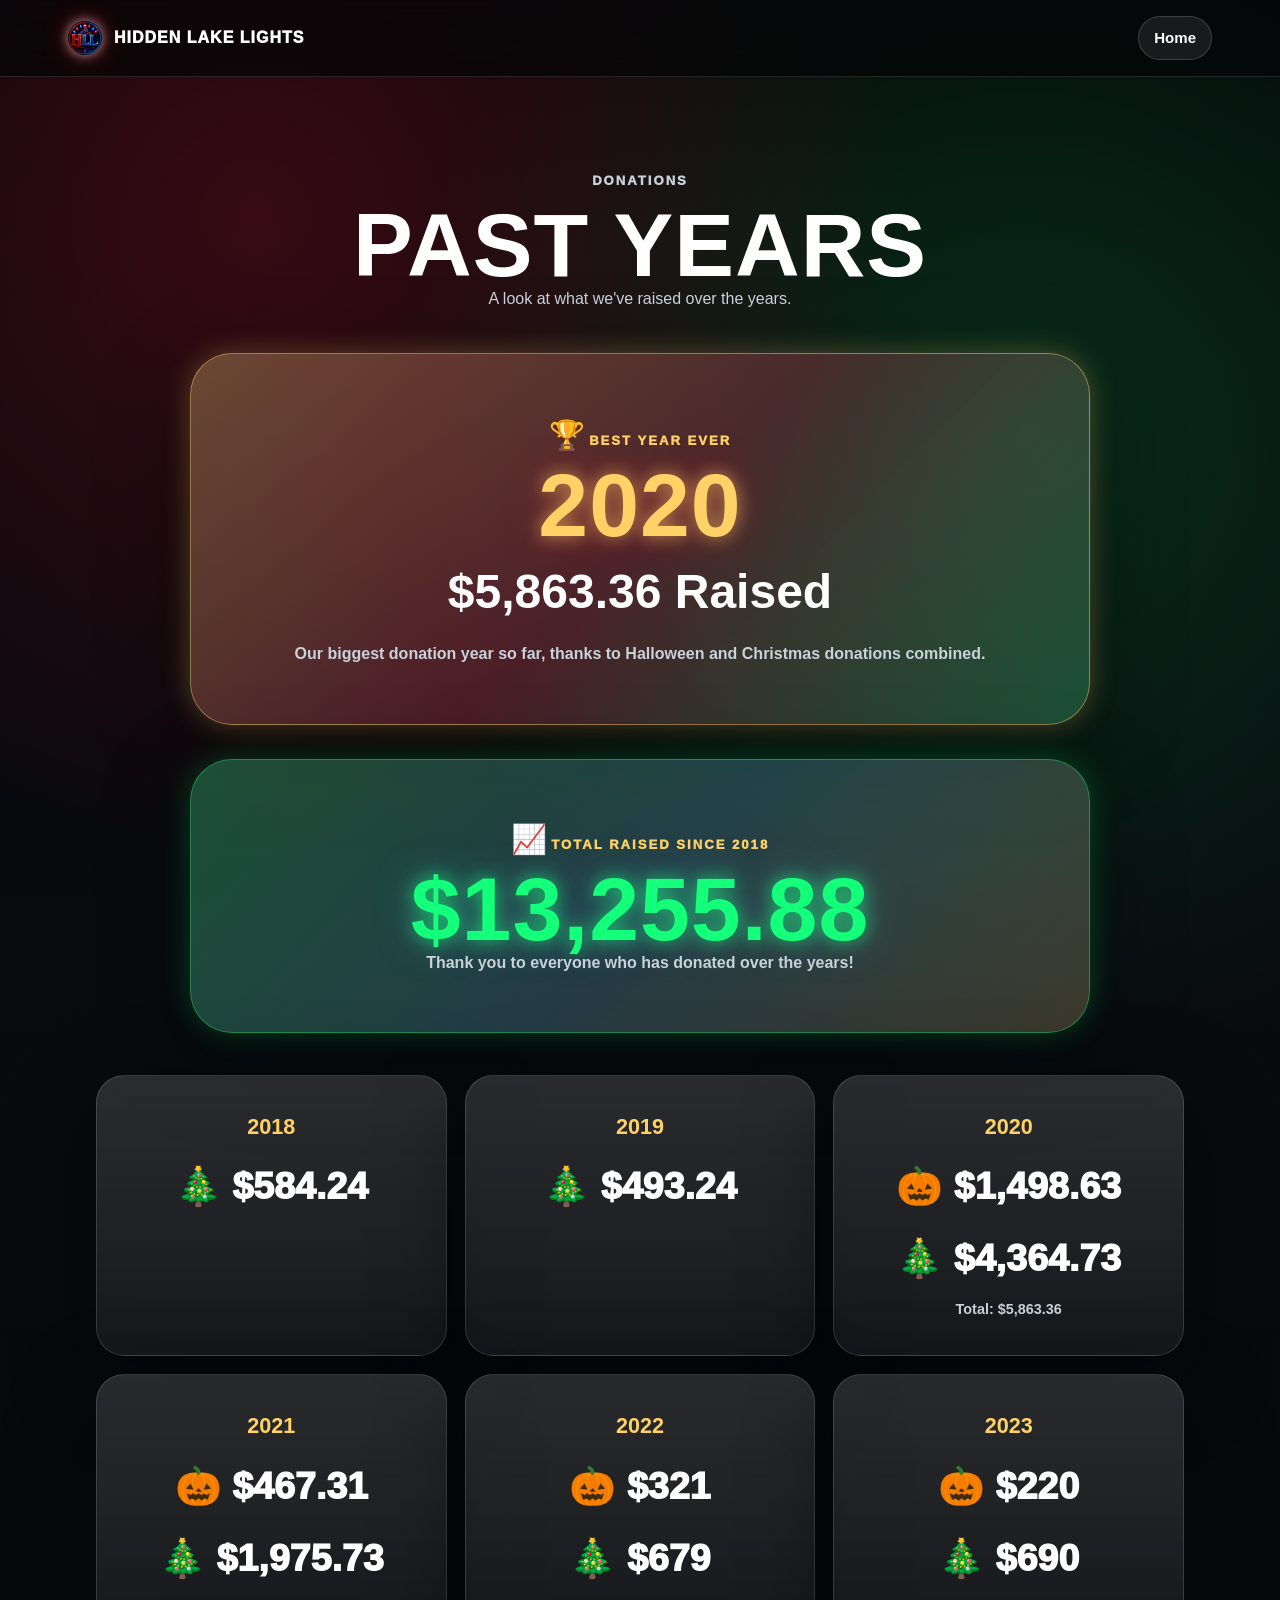
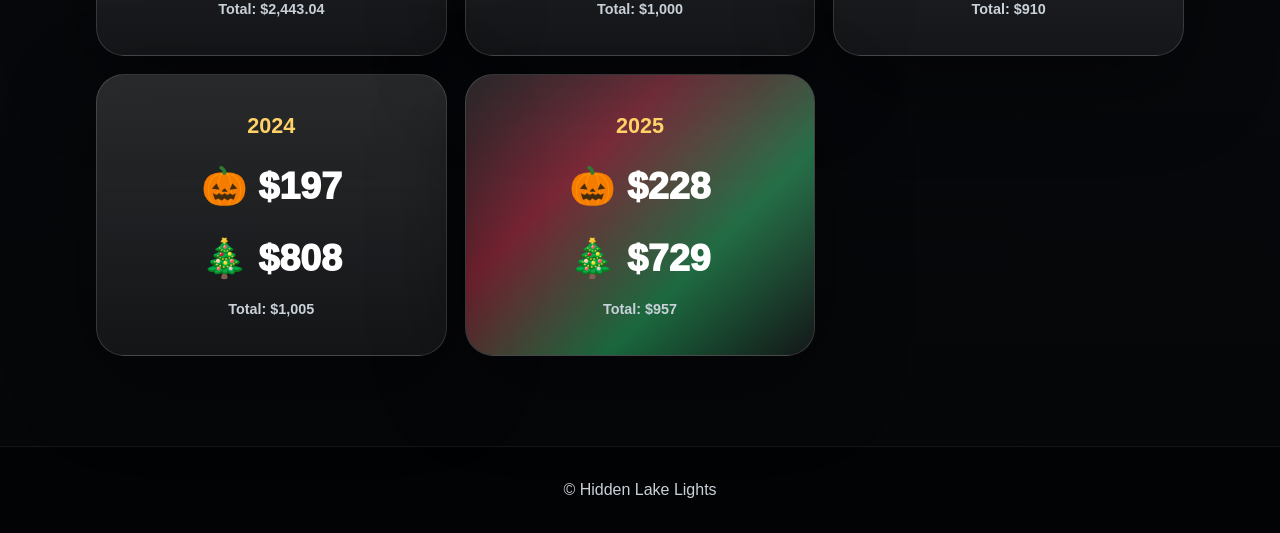
==== donation-history.html @ dd034d7a "Update donation-history.html" ====
<!DOCTYPE html>
<html lang="en">
<head>
  <meta charset="UTF-8" />
  <meta name="viewport" content="width=device-width, initial-scale=1.0"/>

  <title>Hidden Lake Lights | Donation History</title>

  <link rel="stylesheet" href="style.css" />
  <link rel="icon" type="image/png" href="images/favicon-blue.png">
</head>

<body>

  <header class="site-header">
    <nav class="nav">
      <a class="logo" href="index.html">
        <img src="images/favicon-green.png" class="logo-img">
        <span>Hidden Lake Lights</span>
      </a>

      <div class="nav-links">
        <a href="index.html">Home</a>
      </div>
    </nav>
  </header>

  <main class="section">
    <div class="section-heading">
      <p class="eyebrow">Donations</p>
      <h2>Past Years</h2>
      <p>A look at what we've raised over the years.</p>
    </div>

    <div class="best-year-card">
  <span class="stat-icon">🏆</span>
  <p class="eyebrow">Best Year Ever</p>
  <h2>2020</h2>
  <h3>$5,863.36 Raised</h3>
  <p>Our biggest donation year so far, thanks to Halloween and Christmas donations combined.</p>
</div>

    <div class="total-raised-card">
  <span class="stat-icon">📈</span>
  <p class="eyebrow">Total Raised Since 2018</p>
  <h2>$13,255.88</h2>
  <p>Thank you to everyone who has donated over the years!</p>
</div>
    
    <div class="schedule-grid">

  <div class="schedule-card">
    <h3>2018</h3>
    <p>🎄 $584.24</p>
  </div>

  <div class="schedule-card">
    <h3>2019</h3>
    <p>🎄 $493.24</p>
  </div>

  <div class="schedule-card">
    <h3>2020</h3>
    <p>🎃 $1,498.63</p>
    <p>🎄 $4,364.73</p>
    <small>Total: $5,863.36</small>
  </div>

  <div class="schedule-card">
    <h3>2021</h3>
    <p>🎃 $467.31</p>
    <p>🎄 $1,975.73</p>
    <small>Total: $2,443.04</small>
  </div>

  <div class="schedule-card">
    <h3>2022</h3>
    <p>🎃 $321</p>
    <p>🎄 $679</p>
    <small>Total: $1,000</small>
  </div>

  <div class="schedule-card">
    <h3>2023</h3>
    <p>🎃 $220</p>
    <p>🎄 $690</p>
    <small>Total: $910</small>
  </div>

  <div class="schedule-card">
    <h3>2024</h3>
    <p>🎃 $197</p>
    <p>🎄 $808</p>
    <small>Total: $1,005</small>
  </div>

  <div class="schedule-card featured">
    <h3>2025</h3>
    <p>🎃 $228</p>
    <p>🎄 $729</p>
    <small>Total: $957</small>
  </div>

</div>
  </main>

  <footer>
    <p>© <span id="year"></span> Hidden Lake Lights</p>
  </footer>

  <script src="script.js"></script>
</body>
</html>
---- style.css ----
/* =====================================================
  HIDDEN LAKE LIGHTS WEBSITE
  FULL STYLE.CSS
===================================================== */

:root {
  --red: #ff173d;
  --deep-red: #9b0018;
  --green: #14ff7a;
  --deep-green: #007a3d;
  --gold: #ffd166;
  --blue: #4cc9f0;
  --dark: #050608;
  --dark-2: #0b0f14;
  --panel: rgba(255, 255, 255, 0.08);
  --panel-strong: rgba(255, 255, 255, 0.13);
  --white: #ffffff;
  --muted: #c9d1d9;
  --shadow: 0 24px 90px rgba(0, 0, 0, 0.45);
  --radius: 28px;
}

/* ===== RESET ===== */
* {
  margin: 0;
  padding: 0;
  box-sizing: border-box;
}

html {
  scroll-behavior: smooth;
  scroll-padding-top: 90px;
}

body {
  font-family: "Inter", Arial, Helvetica, sans-serif;
  background:
    radial-gradient(circle at 20% 10%, rgba(255, 23, 61, 0.2), transparent 30%),
    radial-gradient(circle at 80% 20%, rgba(20, 255, 122, 0.15), transparent 32%),
    linear-gradient(180deg, #050608 0%, #090b0f 45%, #050608 100%);
  color: var(--white);
  line-height: 1.6;
  overflow-x: hidden;
}

a {
  color: inherit;
  text-decoration: none;
}

strong {
  color: var(--gold);
}

/* ===== BACKGROUND EFFECTS ===== */
.background-glow {
  position: fixed;
  inset: 0;
  z-index: -3;
  pointer-events: none;
  background:
    radial-gradient(circle at 12% 20%, rgba(255, 23, 61, 0.22), transparent 24%),
    radial-gradient(circle at 85% 18%, rgba(20, 255, 122, 0.18), transparent 24%),
    radial-gradient(circle at 50% 90%, rgba(76, 201, 240, 0.14), transparent 30%);
  filter: blur(8px);
}

.snow {
  position: fixed;
  inset: 0;
  z-index: -2;
  pointer-events: none;
  opacity: 0.25;
  background-image:
    radial-gradient(circle, white 0 1px, transparent 1.5px),
    radial-gradient(circle, var(--gold) 0 1px, transparent 1.5px),
    radial-gradient(circle, var(--green) 0 1px, transparent 1.5px),
    radial-gradient(circle, var(--red) 0 1px, transparent 1.5px);
  background-size: 120px 120px, 180px 180px, 240px 240px, 300px 300px;
  animation: drift 18s linear infinite;
}

@keyframes drift {
  from {
    background-position: 0 0, 30px 60px, 80px 20px, 140px 80px;
  }

  to {
    background-position: 0 420px, 30px 500px, 80px 460px, 140px 540px;
  }
}

/* ===== TOP BAR ===== */
.top-bar {
  position: relative;
  z-index: 2000;
  background: linear-gradient(90deg, var(--deep-red), var(--red), var(--green), var(--deep-green));
  background-size: 300% 100%;
  animation: gradientMove 6s ease-in-out infinite;
  text-align: center;
  padding: 10px 16px;
  font-weight: 900;
  letter-spacing: 0.4px;
  box-shadow: 0 8px 30px rgba(255, 23, 61, 0.2);
}

@keyframes gradientMove {
  0%, 100% {
    background-position: left;
  }

  50% {
    background-position: right;
  }
}

.pulse-dot {
  display: inline-block;
  width: 10px;
  height: 10px;
  margin-right: 8px;
  border-radius: 50%;
  background: var(--gold);
  box-shadow: 0 0 18px var(--gold);
  animation: pulse 1.4s infinite;
}

@keyframes pulse {
  0%, 100% {
    transform: scale(1);
    opacity: 1;
  }

  50% {
    transform: scale(1.45);
    opacity: 0.65;
  }
}

/* ===== NAVBAR ===== */
.site-header {
  position: sticky;
  top: 0;
  z-index: 1500;
  background: rgba(5, 6, 8, 0.74);
  backdrop-filter: blur(18px);
  border-bottom: 1px solid rgba(255, 255, 255, 0.12);
}

.nav {
  max-width: 1180px;
  margin: 0 auto;
  padding: 16px 18px;
  display: flex;
  justify-content: space-between;
  align-items: center;
}

.logo {
  display: inline-flex;
  align-items: center;
  gap: 12px;
  font-weight: 950;
  text-transform: uppercase;
  letter-spacing: 1px;
}

.logo-bulb {
  width: 34px;
  height: 34px;
  border-radius: 50%;
  background:
    radial-gradient(circle at 30% 25%, white, var(--gold) 18%, var(--red) 45%, var(--green) 78%);
  box-shadow:
    0 0 12px var(--gold),
    0 0 30px rgba(20, 255, 122, 0.5);
}

.nav-links {
  display: flex;
  gap: 14px;
  font-weight: 800;
  font-size: 0.94rem;
}

.nav-links a {
  position: relative;
  display: inline-flex;
  align-items: center;
  justify-content: center;
  padding: 9px 15px;
  border-radius: 999px;
  background: rgba(255, 255, 255, 0.08);
  border: 1px solid rgba(255, 255, 255, 0.16);
  color: white;
  font-weight: 900;
  overflow: visible;
  transition: 0.25s ease;
}

.nav-links a::after {
  display: none;
}

.nav-links a:hover {
  color: white;
  transform: translateY(-2px) scale(1.04);
  background: linear-gradient(135deg, rgba(255, 23, 61, 0.85), rgba(20, 255, 122, 0.75));
  box-shadow:
    0 0 14px rgba(255, 23, 61, 0.55),
    0 0 24px rgba(20, 255, 122, 0.35);
}

.menu-btn {
  display: none;
  background: rgba(255, 255, 255, 0.08);
  color: white;
  border: 1px solid rgba(255,255,255,0.28);
  padding: 8px 13px;
  border-radius: 12px;
  font-size: 1.25rem;
  cursor: pointer;
}

/* ===== HALLOWEEN NAV BUTTON ===== */
.halloween-btn {
  position: relative;
  isolation: isolate;
  background: linear-gradient(135deg, #ff6a00, #7a0000) !important;
  border: 1px solid rgba(255, 106, 0, 0.9) !important;
  color: #fff !important;
  text-shadow:
    0 0 8px #ff6a00,
    0 0 18px #ff0000;
  box-shadow:
    0 0 12px rgba(255, 106, 0, 0.85),
    0 0 26px rgba(255, 0, 0, 0.55);
  animation: halloweenPulse 1.25s infinite ease-in-out;
}

.halloween-btn::before {
  content: "";
  position: absolute;
  left: 18%;
  bottom: -12px;
  width: 8px;
  height: 18px;
  background: #8b0000;
  border-radius: 0 0 999px 999px;
  box-shadow:
    26px 5px 0 #b00000,
    55px -3px 0 #700000,
    82px 7px 0 #a00000;
  z-index: -1;
  animation: bloodDrip 1.6s infinite ease-in-out;
}

.halloween-btn::after {
  content: "";
  position: absolute;
  left: 31%;
  bottom: -22px;
  width: 7px;
  height: 7px;
  background: #b00000;
  border-radius: 50%;
  box-shadow:
    42px 6px 0 #7a0000,
    74px -2px 0 #b00000;
  z-index: -1;
  animation: bloodDrops 1.6s infinite ease-in-out;
}

@keyframes halloweenPulse {
  0%, 100% {
    transform: scale(1);
    box-shadow:
      0 0 10px rgba(255, 106, 0, 0.8),
      0 0 24px rgba(255, 0, 0, 0.45);
  }

  50% {
    transform: scale(1.07);
    box-shadow:
      0 0 20px rgba(255, 106, 0, 1),
      0 0 42px rgba(255, 0, 0, 0.8);
  }
}

@keyframes bloodDrip {
  0%, 100% {
    height: 14px;
    opacity: 0.85;
  }

  50% {
    height: 24px;
    opacity: 1;
  }
}

@keyframes bloodDrops {
  0%, 100% {
    transform: translateY(0);
    opacity: 0.65;
  }

  50% {
    transform: translateY(6px);
    opacity: 1;
  }
}

/* ===== MAIN HERO ===== */
.hero {
  position: relative;
  min-height: 92vh;
  display: grid;
  place-items: center;
  text-align: center;
  overflow: hidden;
  isolation: isolate;
  padding: 90px 20px 120px;
  background:
    linear-gradient(rgba(0, 0, 0, 0.42), rgba(0, 0, 0, 0.78)),
    url("images/2025-Christmas-1.JPEG") center/cover no-repeat;
  clip-path: polygon(0 0, 100% 0, 100% 91%, 0 100%);
}

.hero-overlay {
  position: absolute;
  inset: 0;
  z-index: -1;
  background:
    radial-gradient(circle at 25% 35%, rgba(255, 23, 61, 0.5), transparent 32%),
    radial-gradient(circle at 78% 42%, rgba(20, 255, 122, 0.35), transparent 30%),
    linear-gradient(120deg, rgba(5, 6, 8, 0.92) 0%, transparent 52%, rgba(5, 6, 8, 0.72) 100%);
}

.hero-content {
  max-width: 1000px;
}

.eyebrow {
  display: inline-flex;
  align-items: center;
  justify-content: center;
  color: var(--gold);
  text-transform: uppercase;
  letter-spacing: 2px;
  font-size: 0.82rem;
  font-weight: 950;
  margin-bottom: 14px;
}

.hero h1 {
  font-family: "Bebas Neue", Arial, sans-serif;
  font-size: clamp(4.4rem, 13vw, 12rem);
  line-height: 0.82;
  letter-spacing: 1px;
  text-transform: uppercase;
  text-shadow:
    0 0 12px rgba(255, 255, 255, 0.32),
    0 0 34px rgba(255, 23, 61, 0.45),
    0 0 60px rgba(20, 255, 122, 0.25);
}

.hero-text {
  max-width: 780px;
  margin: 24px auto 0;
  color: #ecf3f7;
  font-size: clamp(1.05rem, 2vw, 1.35rem);
}

.hero-buttons {
  margin-top: 34px;
  display: flex;
  justify-content: center;
  gap: 14px;
  flex-wrap: wrap;
}

.button {
  display: inline-flex;
  align-items: center;
  justify-content: center;
  min-height: 48px;
  padding: 13px 24px;
  border-radius: 999px;
  font-weight: 950;
  transition: 0.25s ease;
}

.button.primary {
  background: linear-gradient(135deg, var(--red), var(--green));
  box-shadow:
    0 15px 35px rgba(255, 23, 61, 0.25),
    0 0 25px rgba(20, 255, 122, 0.16);
}

.button.glass {
  border: 1px solid rgba(255,255,255,0.35);
  background: rgba(255,255,255,0.09);
  backdrop-filter: blur(12px);
}

.button:hover {
  transform: translateY(-3px) scale(1.02);
  filter: brightness(1.12);
}

.light-string {
  position: absolute;
  top: 24px;
  left: 50%;
  width: min(980px, 92vw);
  display: flex;
  justify-content: space-between;
  transform: translateX(-50%);
  z-index: 2;
  pointer-events: none;
}

.light-string::before {
  content: "";
  position: absolute;
  top: 8px;
  left: 0;
  right: 0;
  height: 2px;
  background: rgba(255,255,255,0.35);
}

.light-string span {
  position: relative;
  width: 16px;
  height: 26px;
  margin-top: 8px;
  border-radius: 50% 50% 45% 45%;
  background: var(--red);
  box-shadow: 0 0 18px var(--red), 0 0 36px var(--red);
  animation: bulbBlink 1.8s infinite;
}

.light-string span:nth-child(2n) {
  background: var(--green);
  box-shadow: 0 0 18px var(--green), 0 0 36px var(--green);
  animation-delay: 0.35s;
}

.light-string span:nth-child(3n) {
  background: var(--gold);
  box-shadow: 0 0 18px var(--gold), 0 0 36px var(--gold);
  animation-delay: 0.65s;
}

@keyframes bulbBlink {
  0%, 100% {
    opacity: 1;
    filter: brightness(1.2);
  }

  50% {
    opacity: 0.45;
    filter: brightness(0.7);
  }
}

.scroll-cue {
  position: absolute;
  bottom: 170px;
  color: rgba(255,255,255,0.72);
  font-size: 0.78rem;
  text-transform: uppercase;
  letter-spacing: 2px;
  animation: bounce 1.4s infinite;
}

@keyframes bounce {
  0%, 100% {
    transform: translateY(0);
  }

  50% {
    transform: translateY(8px);
  }
}

/* ===== STATS ===== */
.stats-wrap {
  width: min(1120px, calc(100% - 32px));
  margin: -84px auto 80px;
  position: relative;
  z-index: 10;
  display: grid;
  grid-template-columns: repeat(4, 1fr);
  gap: 16px;
}

.stat-card {
  padding: 26px 20px;
  text-align: center;
  border-radius: var(--radius);
  background: linear-gradient(180deg, rgba(255,255,255,0.17), rgba(255,255,255,0.07));
  border: 1px solid rgba(255,255,255,0.18);
  box-shadow: var(--shadow);
  backdrop-filter: blur(18px);
}

.stat-icon {
  font-size: 1.8rem;
}

.stat-card h3 {
  margin-top: 8px;
  color: var(--gold);
  font-size: clamp(1.7rem, 3vw, 2.5rem);
  line-height: 1;
}

.stat-card p {
  color: var(--muted);
  font-weight: 700;
  margin-top: 6px;
}

/* ===== GENERAL SECTIONS ===== */
.section,
.split-section,
.donation-section {
  width: min(1120px, calc(100% - 32px));
  margin: 0 auto;
  padding: 90px 0;
}

.section-heading {
  text-align: center;
  max-width: 820px;
  margin: 0 auto 42px;
}

h2 {
  font-family: "Bebas Neue", Arial, sans-serif;
  font-size: clamp(3rem, 7vw, 6.6rem);
  line-height: 0.9;
  letter-spacing: 1px;
  text-transform: uppercase;
}

.section-heading p,
.split-text p,
.donation-card p,
.feature p,
.contact-card p {
  color: var(--muted);
}

/* ===== ABOUT ===== */
.split-section {
  display: grid;
  grid-template-columns: 1fr 1fr;
  gap: 42px;
  align-items: center;
}

.split-text {
  padding: 34px;
  border-radius: var(--radius);
  background: rgba(255,255,255,0.055);
  border: 1px solid rgba(255,255,255,0.1);
}

.feature-list {
  display: grid;
  gap: 15px;
  margin-top: 26px;
}

.feature {
  display: flex;
  gap: 14px;
  padding: 16px;
  border-radius: 20px;
  background: rgba(255,255,255,0.07);
  border: 1px solid rgba(255,255,255,0.08);
}

.feature span {
  width: 42px;
  height: 42px;
  flex: 0 0 42px;
  display: grid;
  place-items: center;
  border-radius: 50%;
  background: linear-gradient(135deg, rgba(255,23,61,0.9), rgba(20,255,122,0.9));
}

.feature h4 {
  font-size: 1.05rem;
  margin-bottom: 2px;
}

.diagonal-photo {
  min-height: 540px;
  border-radius: 38px;
  background-size: cover;
  background-position: center;
  border: 1px solid rgba(255,255,255,0.14);
  box-shadow: var(--shadow);
  clip-path: polygon(10% 0, 100% 7%, 90% 100%, 0 93%);
}

.about-photo {
  background-image:
    linear-gradient(rgba(0,0,0,0.1), rgba(0,0,0,0.34)),
    url("images/about-us-hll.jpg");
}

/* ===== PANELS ===== */
.dark-panel {
  width: 100%;
  max-width: none;
  padding: 110px 16px;
  background:
    linear-gradient(135deg, rgba(255, 23, 61, 0.13), transparent 32%),
    linear-gradient(225deg, rgba(20, 255, 122, 0.12), transparent 32%),
    rgba(255,255,255,0.035);
  border-top: 1px solid rgba(255,255,255,0.08);
  border-bottom: 1px solid rgba(255,255,255,0.08);
}

/* ===== SCHEDULE ===== */
.schedule-grid {
  width: min(1120px, calc(100% - 32px));
  margin: 0 auto;
  display: grid;
  grid-template-columns: repeat(3, 1fr);
  gap: 18px;
}

.schedule-card {
  position: relative;
  padding: 34px 24px;
  text-align: center;
  border-radius: var(--radius);
  background: linear-gradient(180deg, rgba(255,255,255,0.14), rgba(255,255,255,0.06));
  border: 1px solid rgba(255,255,255,0.14);
  box-shadow: var(--shadow);
  overflow: hidden;
}

.schedule-card::before {
  content: "";
  position: absolute;
  inset: -2px;
  z-index: -1;
  background: linear-gradient(135deg, transparent, rgba(255,23,61,0.4), rgba(20,255,122,0.35), transparent);
  opacity: 0;
  transition: 0.25s ease;
}

.schedule-card:hover::before,
.schedule-card.featured::before {
  opacity: 1;
}

.schedule-card h3 {
  color: var(--gold);
  font-size: 1.35rem;
}

.schedule-card p {
  margin-top: 12px;
  font-size: clamp(1.6rem, 3vw, 2.35rem);
  font-weight: 950;
}

.tag {
  display: inline-flex;
  margin-bottom: 14px;
  padding: 6px 12px;
  border-radius: 999px;
  background: rgba(255, 209, 102, 0.18);
  color: var(--gold);
  font-size: 0.75rem;
  font-weight: 950;
  text-transform: uppercase;
}

/* ===== DONATION ===== */
.donation-card {
  position: relative;
  padding: clamp(38px, 7vw, 76px);
  text-align: center;
  border-radius: 42px;
  background:
    linear-gradient(135deg, rgba(155,0,24,0.88), rgba(0,122,61,0.82)),
    url("images/Christmas-2023_edited.png") center/cover no-repeat;
  box-shadow:
    0 30px 90px rgba(0,0,0,0.52),
    0 0 55px rgba(255,23,61,0.18);
  overflow: hidden;
}

.donation-card::after {
  content: "";
  position: absolute;
  inset: 0;
  background:
    radial-gradient(circle at 25% 20%, rgba(255,255,255,0.18), transparent 26%),
    radial-gradient(circle at 78% 70%, rgba(255,209,102,0.16), transparent 28%);
  pointer-events: none;
}

.donation-card > * {
  position: relative;
  z-index: 1;
}

.donation-card h2 {
  max-width: 900px;
  margin: 0 auto 18px;
}

.donation-card p {
  max-width: 760px;
  margin: 0 auto 28px;
  color: #f3f3f3;
}

/* ===== GALLERY ===== */
.gallery-grid {
  display: grid;
  grid-template-columns: 1.15fr 0.85fr 1fr;
  grid-auto-rows: 260px;
  gap: 18px;
}

.gallery-photo {
  position: relative;
  border-radius: 30px;
  background-size: cover;
  background-position: center;
  border: 1px solid rgba(255,255,255,0.12);
  box-shadow: var(--shadow);
  overflow: hidden;
  transition: 0.3s ease;
}

.gallery-photo::after {
  content: "";
  position: absolute;
  inset: 0;
  background: linear-gradient(180deg, transparent 35%, rgba(0,0,0,0.72));
}

.gallery-photo span {
  position: absolute;
  left: 20px;
  bottom: 18px;
  z-index: 1;
  font-weight: 950;
  color: white;
}

.gallery-photo:hover {
  transform: translateY(-6px) scale(1.01);
  filter: brightness(1.1);
}

.photo-one {
  grid-row: span 2;
  background-image: url("images/2025-Christmas-1.JPEG");
}

.photo-two {
  background-image: url("images/2025-happy-new-year.jpg");
}

.photo-three {
  background-image: url("images/2025-christmas-2.JPG");
}

.photo-four {
  grid-column: span 2;
  background-image: url("images/2020-christmas-1.jpg");
}

/* ===== CONTACT ===== */
.contact-section {
  padding-top: 40px;
}

.contact-grid {
  display: grid;
  grid-template-columns: repeat(3, 1fr);
  gap: 18px;
}

.contact-card {
  display: block;
  padding: 30px 22px;
  text-align: center;
  border-radius: var(--radius);
  background: var(--panel);
  border: 1px solid rgba(255,255,255,0.13);
  box-shadow: var(--shadow);
  transition: 0.25s ease;
}

.contact-card span {
  font-size: 2.2rem;
}

.contact-card h3 {
  color: var(--gold);
  margin: 10px 0 4px;
}

.contact-card:hover {
  transform: translateY(-5px);
  background: var(--panel-strong);
}

footer {
  padding: 30px 16px;
  text-align: center;
  color: var(--muted);
  background: #020304;
  border-top: 1px solid rgba(255,255,255,0.08);
}

/* ===== REVEAL ANIMATION ===== */
.reveal {
  opacity: 0;
  transform: translateY(24px);
  transition: opacity 0.75s ease, transform 0.75s ease;
}

.reveal.visible {
  opacity: 1;
  transform: translateY(0);
}

/* =====================================================
  HALLOWEEN PAGE
===================================================== */

body:has(.halloween-hero) {
  background:
    radial-gradient(circle at 20% 15%, rgba(255, 106, 0, 0.22), transparent 28%),
    radial-gradient(circle at 80% 25%, rgba(120, 0, 0, 0.22), transparent 30%),
    linear-gradient(180deg, #050000, #110000 45%, #020000);
}

/* ===== HALLOWEEN NAVBAR ===== */
.halloween-header {
  background: rgba(10, 0, 0, 0.9);
  border-bottom: 1px solid rgba(255, 106, 0, 0.35);
}

.halloween-bulb {
  background:
    radial-gradient(circle at 30% 25%, white, #ffb347 18%, #ff6a00 45%, #7a0000 78%);
  box-shadow:
    0 0 12px #ff6a00,
    0 0 30px rgba(255, 0, 0, 0.7);
}

.halloween-nav-links a {
  background: rgba(255, 106, 0, 0.12);
  border: 1px solid rgba(255, 106, 0, 0.35);
}

.halloween-nav-links a:hover {
  background: linear-gradient(135deg, #ff6a00, #7a0000);
  box-shadow:
    0 0 14px rgba(255, 106, 0, 0.75),
    0 0 26px rgba(255, 0, 0, 0.45);
}

.christmas-btn {
  background: linear-gradient(135deg, #ff173d, #14ff7a) !important;
  border: 1px solid rgba(255, 255, 255, 0.35) !important;
  color: white !important;
  box-shadow:
    0 0 14px rgba(255, 23, 61, 0.55),
    0 0 24px rgba(20, 255, 122, 0.45);
  animation: christmasPulse 1.6s infinite ease-in-out;
}

@keyframes christmasPulse {
  0%, 100% {
    box-shadow:
      0 0 10px rgba(255, 23, 61, 0.5),
      0 0 20px rgba(20, 255, 122, 0.35);
  }

  50% {
    box-shadow:
      0 0 22px rgba(255, 23, 61, 0.9),
      0 0 42px rgba(20, 255, 122, 0.75);
  }
}

/* ===== HALLOWEEN HERO ===== */
.halloween-hero {
  min-height: 92vh;
  padding: 130px 20px 160px;
  display: flex;
  align-items: center;
  justify-content: center;
  text-align: center;
  background:
    linear-gradient(rgba(0, 0, 0, 0.58), rgba(0, 0, 0, 0.92)),
    url("images/halloween-1.jpg") center/cover no-repeat;
  position: relative;
  overflow: hidden;
  isolation: isolate;
  clip-path: none;
}

.halloween-hero::before {
  content: "";
  position: absolute;
  inset: 0;
  z-index: -2;
  background:
    radial-gradient(circle at 22% 34%, rgba(255, 106, 0, 0.5), transparent 28%),
    radial-gradient(circle at 75% 38%, rgba(140, 0, 0, 0.55), transparent 34%),
    linear-gradient(120deg, rgba(0,0,0,0.95), transparent 48%, rgba(0,0,0,0.75));
  animation: hauntedGlow 4s infinite alternate;
}

.halloween-hero::after {
  content: "";
  position: absolute;
  inset: 0;
  z-index: -1;
  background:
    radial-gradient(circle at 20% 80%, rgba(255,255,255,0.12), transparent 25%),
    radial-gradient(circle at 50% 75%, rgba(255,255,255,0.1), transparent 28%),
    radial-gradient(circle at 80% 85%, rgba(255,255,255,0.12), transparent 25%);
  filter: blur(22px);
  opacity: 0.35;
  animation: fogMove 12s linear infinite;
}

.halloween-hero > div:not(.lightning):not(.bats):not(.pumpkin-row) {
  position: relative;
  z-index: 5;
  max-width: 1000px;
  width: 100%;
  margin: 0 auto;
  display: flex;
  flex-direction: column;
  align-items: center;
  justify-content: center;
  text-align: center;
}

/* smaller top pumpkin so title centers better */
.halloween-hero h1 {
  font-family: "Bebas Neue", Arial, sans-serif;
  font-size: clamp(4.8rem, 12vw, 12rem);
  line-height: 0.82;
  color: #ff6a00;
  text-transform: uppercase;
  letter-spacing: 2px;
  text-align: center;
  text-shadow:
    0 0 10px #ff6a00,
    0 0 28px #ff0000,
    0 0 60px #7a0000,
    5px 5px 0 #1a0000;
  animation: spookyTitle 2.8s infinite;
}

.halloween-hero p {
  margin-top: 24px;
  font-size: clamp(1.05rem, 2vw, 1.45rem);
  color: #ffe0c2;
  font-weight: 900;
  text-align: center;
  text-shadow:
    0 0 10px rgba(255, 106, 0, 0.8),
    0 0 22px rgba(0, 0, 0, 1);
}

@keyframes fogMove {
  0% {
    transform: translateX(-4%) translateY(1%);
  }

  50% {
    transform: translateX(4%) translateY(-2%);
  }

  100% {
    transform: translateX(-4%) translateY(1%);
  }
}

@keyframes hauntedGlow {
  0% {
    opacity: 0.75;
    filter: brightness(0.9);
  }

  50% {
    opacity: 1;
    filter: brightness(1.25);
  }

  100% {
    opacity: 0.82;
    filter: brightness(0.95);
  }
}

@keyframes spookyTitle {
  0%, 100% {
    transform: translateX(0);
    filter: brightness(1);
  }

  10% {
    transform: translateX(-2px);
  }

  12% {
    transform: translateX(2px);
    filter: brightness(1.45);
  }

  14% {
    transform: translateX(0);
  }

  60% {
    filter: brightness(0.85);
  }

  62% {
    filter: brightness(1.6);
  }
}

/* ===== HALLOWEEN EFFECTS ===== */
.lightning {
  position: absolute !important;
  inset: 0;
  z-index: 4;
  pointer-events: none;
  background: rgba(255, 255, 255, 0.45);
  opacity: 0;
  animation: lightningFlash 7s infinite;
}

@keyframes lightningFlash {
  0%, 88%, 100% {
    opacity: 0;
  }

  89% {
    opacity: 0.65;
  }

  90% {
    opacity: 0;
  }

  91% {
    opacity: 0.35;
  }

  92% {
    opacity: 0;
  }
}

.bats {
  position: absolute !important;
  inset: 0;
  z-index: 4;
  pointer-events: none;
  overflow: hidden;
}

.bat {
  position: absolute;
  left: -80px;
  font-size: 2rem;
  opacity: 0.75;
  filter: drop-shadow(0 0 8px black);
  animation: flyBat 12s linear infinite;
}

.bat:nth-child(1) {
  top: 22%;
  animation-delay: 0s;
}

.bat:nth-child(2) {
  top: 34%;
  animation-delay: 3s;
  font-size: 1.4rem;
}

.bat:nth-child(3) {
  top: 18%;
  animation-delay: 6s;
  font-size: 2.4rem;
}

@keyframes flyBat {
  0% {
    transform: translateX(-100px) translateY(0) scale(1);
  }

  30% {
    transform: translateX(35vw) translateY(-25px) scale(1.15);
  }

  60% {
    transform: translateX(70vw) translateY(18px) scale(0.9);
  }

  100% {
    transform: translateX(110vw) translateY(-10px) scale(1.1);
  }
}

.pumpkin-row {
  position: absolute !important;
  left: 50%;
  bottom: 70px;
  z-index: 5;
  transform: translateX(-50%);
  display: flex;
  gap: 26px;
  pointer-events: none;
}

.pumpkin {
  font-size: clamp(2rem, 5vw, 4rem);
  filter:
    drop-shadow(0 0 10px #ff6a00)
    drop-shadow(0 0 26px #ff0000);
  animation: pumpkinGlow 1.8s infinite alternate;
}

.pumpkin:nth-child(2) {
  animation-delay: 0.4s;
}

.pumpkin:nth-child(3) {
  animation-delay: 0.8s;
}

@keyframes pumpkinGlow {
  from {
    transform: translateY(0) scale(1);
    filter:
      drop-shadow(0 0 8px #ff6a00)
      drop-shadow(0 0 18px #ff0000);
  }

  to {
    transform: translateY(-8px) scale(1.08);
    filter:
      drop-shadow(0 0 18px #ff6a00)
      drop-shadow(0 0 38px #ff0000);
  }
}

/* ===== HALLOWEEN SCHEDULE ===== */
.halloween-schedule {
  background:
    radial-gradient(circle at 20% 20%, rgba(255, 106, 0, 0.25), transparent 30%),
    radial-gradient(circle at 80% 60%, rgba(120, 0, 0, 0.3), transparent 35%),
    #050000;
  position: relative;
  overflow: hidden;
}

.halloween-schedule .section-heading .eyebrow,
.halloween-gallery-section .eyebrow,
.halloween-contact-section .eyebrow {
  color: #ff6a00;
}

.halloween-schedule .schedule-card {
  background: linear-gradient(
    180deg,
    rgba(255, 106, 0, 0.18),
    rgba(120, 0, 0, 0.15)
  );
  border: 1px solid rgba(255, 106, 0, 0.4);
  box-shadow:
    0 0 18px rgba(255, 106, 0, 0.25),
    0 0 40px rgba(120, 0, 0, 0.3);
}

.halloween-schedule .schedule-card::before {
  display: none;
}

.halloween-schedule .schedule-card h3 {
  color: #ff6a00;
}

.halloween-schedule .schedule-card p {
  color: #fff;
}

.halloween-schedule .schedule-card.featured {
  background: linear-gradient(
    135deg,
    rgba(255, 106, 0, 0.35),
    rgba(120, 0, 0, 0.3)
  );
  box-shadow:
    0 0 25px rgba(255, 106, 0, 0.5),
    0 0 60px rgba(120, 0, 0, 0.4);
}

/* ===== HALLOWEEN GALLERY ===== */
.halloween-gallery-section {
  background:
    radial-gradient(circle at center, rgba(255, 106, 0, 0.12), transparent 35%),
    #070000;
  position: relative;
  overflow: hidden;
}

.halloween-photo-one {
  grid-row: span 2;
  background-image: url("images/2025-halloween-1.jpg");
}

.halloween-photo-two {
  background-image: url("images/halloween-2.jpeg");
}

.halloween-photo-three {
  background-image: url("images/halloween-3.jpeg");
}

.halloween-photo-four {
  grid-column: span 2;
  background-image: url("images/halloween-1.jpg");
}

/* ===== HALLOWEEN CONTACT ===== */
.halloween-contact-section {
  background:
    radial-gradient(circle at center, rgba(255, 106, 0, 0.12), transparent 35%),
    #050000;
}

/* ===== SPOOKY HOVER ===== */
.halloween-schedule .schedule-card:hover,
.halloween-gallery-section .gallery-photo:hover,
.halloween-contact-section .contact-card:hover {
  transform: translateY(-8px) scale(1.03);
  box-shadow:
    0 0 24px rgba(255, 106, 0, 0.45),
    0 0 55px rgba(160, 0, 0, 0.42);
}

/* ===== MOBILE ===== */
@media (max-width: 900px) {
  .menu-btn {
    display: block;
  }

  .nav-links {
    display: none;
    position: absolute;
    top: 74px;
    left: 16px;
    right: 16px;
    flex-direction: column;
    gap: 16px;
    padding: 18px;
    border-radius: 20px;
    background: rgba(5, 6, 8, 0.97);
    border: 1px solid rgba(255,255,255,0.14);
    box-shadow: var(--shadow);
  }

  .nav-links.active {
    display: flex;
  }

  .hero {
    min-height: 86vh;
    clip-path: polygon(0 0, 100% 0, 100% 95%, 0 100%);
  }

  .light-string {
    top: 18px;
  }

  .stats-wrap,
  .split-section,
  .schedule-grid,
  .contact-grid {
    grid-template-columns: 1fr;
  }

  .stats-wrap {
    margin-top: 24px;
  }

  .split-section {
    padding-top: 40px;
  }

  .diagonal-photo {
    min-height: 340px;
  }

  .gallery-grid {
    grid-template-columns: 1fr;
    grid-auto-rows: 280px;
  }

  .photo-one,
  .photo-four,
  .halloween-photo-one,
  .halloween-photo-four {
    grid-row: auto;
    grid-column: auto;
  }

  .halloween-hero {
    min-height: 86vh;
    padding: 110px 18px 150px;
  }

  .pumpkin-row {
    bottom: 48px;
    gap: 14px;
  }

  .bat {
    font-size: 1.5rem;
  }
}

@media (max-width: 520px) {
  .top-bar {
    font-size: 0.85rem;
  }

  .hero h1 {
    font-size: 4.2rem;
  }

  .hero-text {
    font-size: 1rem;
  }

  .section,
  .split-section,
  .donation-section {
    padding: 64px 0;
  }

  .split-text {
    padding: 22px;
  }

  .halloween-hero h1 {
    font-size: 4.4rem;
  }
  /* ===== CONTACT ICON LOGOS ===== */
.contact-card i {
  font-size: 2.4rem;
}

/* Facebook blue */
.contact-card i.fa-facebook {
  color: #1877f2;
  text-shadow: 0 0 10px rgba(24, 119, 242, 0.6);
}

/* YouTube red */
.contact-card i.fa-youtube {
  color: #ff0000;
  text-shadow: 0 0 12px rgba(255, 0, 0, 0.7);
}

/* Email */
.contact-card i.fa-envelope {
  color: #ffd166;
}
}
/* =====================================================
  CONTACT ICON UPGRADE (INSANE MODE)
===================================================== */

.contact-card {
  position: relative;
  overflow: hidden;
}

/* ICON BASE */
.contact-card i {
  font-size: 2.5rem;
  transition: 0.3s ease;
}

/* FACEBOOK */
.contact-card i.fa-facebook {
  color: #1877f2;
  text-shadow:
    0 0 10px rgba(24, 119, 242, 0.6),
    0 0 25px rgba(24, 119, 242, 0.4);
}

/* YOUTUBE */
.contact-card i.fa-youtube {
  color: #ff0000;
  text-shadow:
    0 0 12px rgba(255, 0, 0, 0.7),
    0 0 30px rgba(255, 0, 0, 0.5);
}

/* EMAIL */
.contact-card i.fa-envelope {
  color: #ffd166;
  text-shadow:
    0 0 10px rgba(255, 209, 102, 0.6),
    0 0 25px rgba(255, 209, 102, 0.4);
}

/* ===== LIGHT GLOW PULSE ===== */
.contact-card::before {
  content: "";
  position: absolute;
  inset: -2px;
  border-radius: inherit;

  background: linear-gradient(
    135deg,
    rgba(255, 23, 61, 0.6),
    rgba(20, 255, 122, 0.6),
    rgba(255, 209, 102, 0.6)
  );

  opacity: 0;
  filter: blur(18px);
  transition: 0.3s ease;
  z-index: 0;
}

/* ===== HOVER EFFECT ===== */
.contact-card:hover {
  transform: translateY(-8px) scale(1.04);
}

.contact-card:hover::before {
  opacity: 1;
}

.contact-card:hover i {
  transform: scale(1.25) rotate(-3deg);
  filter: brightness(1.3);
}

/* ===== SUBTLE FLOAT ANIMATION ===== */
.contact-card {
  animation: floatCard 6s ease-in-out infinite;
}

.contact-card:nth-child(2) {
  animation-delay: 1.5s;
}

.contact-card:nth-child(3) {
  animation-delay: 3s;
}

@keyframes floatCard {
  0%, 100% {
    transform: translateY(0);
  }

  50% {
    transform: translateY(-6px);
  }
}
/* ===== LOGO IMAGE ===== */
.logo-img {
  width: 34px;
  height: 34px;
  object-fit: contain;
  border-radius: 50%;

  filter: drop-shadow(0 0 6px rgba(255,255,255,0.6))
          drop-shadow(0 0 12px rgba(255,0,0,0.4));
}
/* ===== HALLOWEEN CONTACT FIX ===== */

.halloween-contact-section .contact-card::before {
  background: linear-gradient(135deg,
    rgba(255, 106, 0, 0.7),   /* orange */
    rgba(120, 0, 0, 0.7),     /* dark red */
    rgba(255, 0, 0, 0.6)      /* blood red */
  );
}

.halloween-contact-section .contact-card:hover {
  transform: translateY(-8px) scale(1.04);
  background: rgba(255, 106, 0, 0.15);
  box-shadow:
    0 0 20px rgba(255, 106, 0, 0.6),
    0 0 40px rgba(120, 0, 0, 0.5),
    0 0 80px rgba(255, 0, 0, 0.4);
}
/* ===== DONATION STATS CARDS ===== */
.donation-stats-wrap {
  width: min(1120px, calc(100% - 32px));
  margin: -40px auto 80px;
  position: relative;
  z-index: 10;

  display: grid;
  grid-template-columns: repeat(4, 1fr);
  gap: 16px;
}

.donation-stat-card {
  padding: 26px 20px;
  text-align: center;
  border-radius: var(--radius);

  background: linear-gradient(
    180deg,
    rgba(255,255,255,0.17),
    rgba(255,255,255,0.07)
  );

  border: 1px solid rgba(255,255,255,0.18);
  box-shadow: var(--shadow);
  backdrop-filter: blur(18px);

  transition: 0.25s ease;
}

.donation-stat-card:hover {
  transform: translateY(-6px) scale(1.02);
  box-shadow:
    0 0 20px rgba(255, 23, 61, 0.35),
    0 0 40px rgba(20, 255, 122, 0.25);
}

.donation-stat-card h3 {
  margin-top: 8px;
  color: var(--gold);
  font-size: clamp(1.5rem, 3vw, 2.4rem);
  line-height: 1;
}

.donation-stat-card p {
  color: var(--muted);
  font-weight: 700;
  margin-top: 8px;
}

/* Mobile */
@media (max-width: 900px) {
  .donation-stats-wrap {
    grid-template-columns: 1fr;
    margin-top: 24px;
  }
}
/* =====================================================
  #6 PARALLAX SCROLL FEEL
===================================================== */

.hero,
.halloween-hero {
  background-attachment: fixed;
}

/* Mobile fix: fixed backgrounds can be glitchy on phones */
@media (max-width: 900px) {
  .hero,
  .halloween-hero {
    background-attachment: scroll;
  }
}

/* =====================================================
  #7 EXTRA HALLOWEEN SPOOKY EFFECTS
===================================================== */

/* random ghost drift */
/* ===== MULTIPLE FLOATING GHOSTS ===== */
.halloween-ghost {
  position: fixed;
  left: -90px;
  z-index: 3000;
  font-size: 3rem;
  pointer-events: none;
  opacity: 0;
  filter:
    drop-shadow(0 0 12px rgba(255,255,255,0.85))
    drop-shadow(0 0 28px rgba(255,106,0,0.45));
  animation: ghostDrift 18s infinite ease-in-out;
}

.ghost-one {
  top: 68%;
  animation-delay: 0s;
}

.ghost-two {
  top: 42%;
  font-size: 2.4rem;
  animation-delay: 6s;
}

.ghost-three {
  top: 78%;
  font-size: 3.4rem;
  animation-delay: 12s;
}

@keyframes ghostDrift {
  0%, 70% {
    transform: translateX(-140px) translateY(0) rotate(0deg);
    opacity: 0;
  }

  75% {
    opacity: 0.9;
  }

  88% {
    transform: translateX(55vw) translateY(-70px) rotate(6deg);
    opacity: 0.75;
  }

  100% {
    transform: translateX(115vw) translateY(-20px) rotate(-5deg);
    opacity: 0;
  }
}

/* spooky text flicker on Halloween headings */
.halloween-gallery-section h2,
.halloween-schedule h2,
.halloween-contact-section h2 {
  animation: halloweenHeadingFlicker 5s infinite;
}

@keyframes halloweenHeadingFlicker {
  0%, 100% {
    filter: brightness(1);
    text-shadow: 0 0 18px rgba(255,106,0,0.45);
  }

  48% {
    filter: brightness(0.85);
  }

  50% {
    filter: brightness(1.55);
    text-shadow:
      0 0 14px rgba(255,106,0,0.9),
      0 0 34px rgba(255,0,0,0.65);
  }

  52% {
    filter: brightness(0.9);
  }
}

/* extra haunted glow on Halloween cards */
.halloween-gallery-section .gallery-photo::before {
  content: "";
  position: absolute;
  inset: 0;
  z-index: 1;
  background:
    radial-gradient(circle at 30% 20%, rgba(255,106,0,0.22), transparent 28%),
    radial-gradient(circle at 70% 80%, rgba(120,0,0,0.25), transparent 30%);
  opacity: 0;
  transition: 0.35s ease;
  pointer-events: none;
}

.halloween-gallery-section .gallery-photo:hover::before {
  opacity: 1;
}
/* ===== HALLOWEEN TOP BAR ===== */
.halloween-top-bar {
  position: relative;
  z-index: 2000;
  background: linear-gradient(90deg, #1a001f, #ff6a00, #7a0000, #3b0066);
  background-size: 300% 100%;
  animation: halloweenGradientMove 6s ease-in-out infinite;
  text-align: center;
  padding: 10px 16px;
  font-weight: 900;
  letter-spacing: 0.4px;
  color: white;
  box-shadow:
    0 8px 30px rgba(255, 106, 0, 0.25),
    0 0 24px rgba(120, 0, 0, 0.35);
}

.halloween-pulse-dot {
  display: inline-block;
  width: 10px;
  height: 10px;
  margin-right: 8px;
  border-radius: 50%;
  background: #ff6a00;
  box-shadow:
    0 0 12px #ff6a00,
    0 0 24px #7a0000;
  animation: halloweenPulseDot 1.4s infinite;
}

@keyframes halloweenGradientMove {
  0%, 100% {
    background-position: left;
  }

  50% {
    background-position: right;
  }
}

@keyframes halloweenPulseDot {
  0%, 100% {
    transform: scale(1);
    opacity: 1;
  }

  50% {
    transform: scale(1.45);
    opacity: 0.65;
  }
}
.donation-buttons {
  display: flex;
  justify-content: center;
  gap: 14px;
  flex-wrap: wrap;
  margin-top: 20px;
}
.schedule-card small {
  display: block;
  margin-top: 10px;
  font-size: 0.9rem;
  color: var(--muted);
  font-weight: 700;
}
.best-year-card {
  width: min(900px, calc(100% - 32px));
  margin: 0 auto 34px;
  padding: clamp(32px, 6vw, 58px);
  text-align: center;
  border-radius: 42px;
  background:
    linear-gradient(135deg, rgba(255, 209, 102, 0.24), rgba(255, 23, 61, 0.18), rgba(20, 255, 122, 0.16)),
    rgba(255,255,255,0.08);
  border: 1px solid rgba(255, 209, 102, 0.45);
  box-shadow:
    0 0 28px rgba(255, 209, 102, 0.28),
    0 24px 90px rgba(0,0,0,0.45);
}

.best-year-card h2 {
  color: var(--gold);
  text-shadow:
    0 0 18px rgba(255, 209, 102, 0.65),
    0 0 40px rgba(255, 23, 61, 0.35);
}

.best-year-card h3 {
  font-size: clamp(1.7rem, 4vw, 3rem);
  margin: 8px 0 10px;
}

.best-year-card p:last-child {
  color: var(--muted);
  font-weight: 700;
}
.total-raised-card {
  width: min(900px, calc(100% - 32px));
  margin: 0 auto 42px;
  padding: clamp(30px, 6vw, 56px);
  text-align: center;
  border-radius: 42px;
  background:
    linear-gradient(135deg, rgba(20, 255, 122, 0.22), rgba(76, 201, 240, 0.18), rgba(255, 209, 102, 0.14)),
    rgba(255,255,255,0.08);
  border: 1px solid rgba(20, 255, 122, 0.38);
  box-shadow:
    0 0 30px rgba(20, 255, 122, 0.22),
    0 24px 90px rgba(0,0,0,0.45);
}

.total-raised-card h2 {
  color: var(--green);
  text-shadow:
    0 0 18px rgba(20, 255, 122, 0.7),
    0 0 42px rgba(76, 201, 240, 0.35);
}

.total-raised-card p:last-child {
  color: var(--muted);
  font-weight: 700;
}
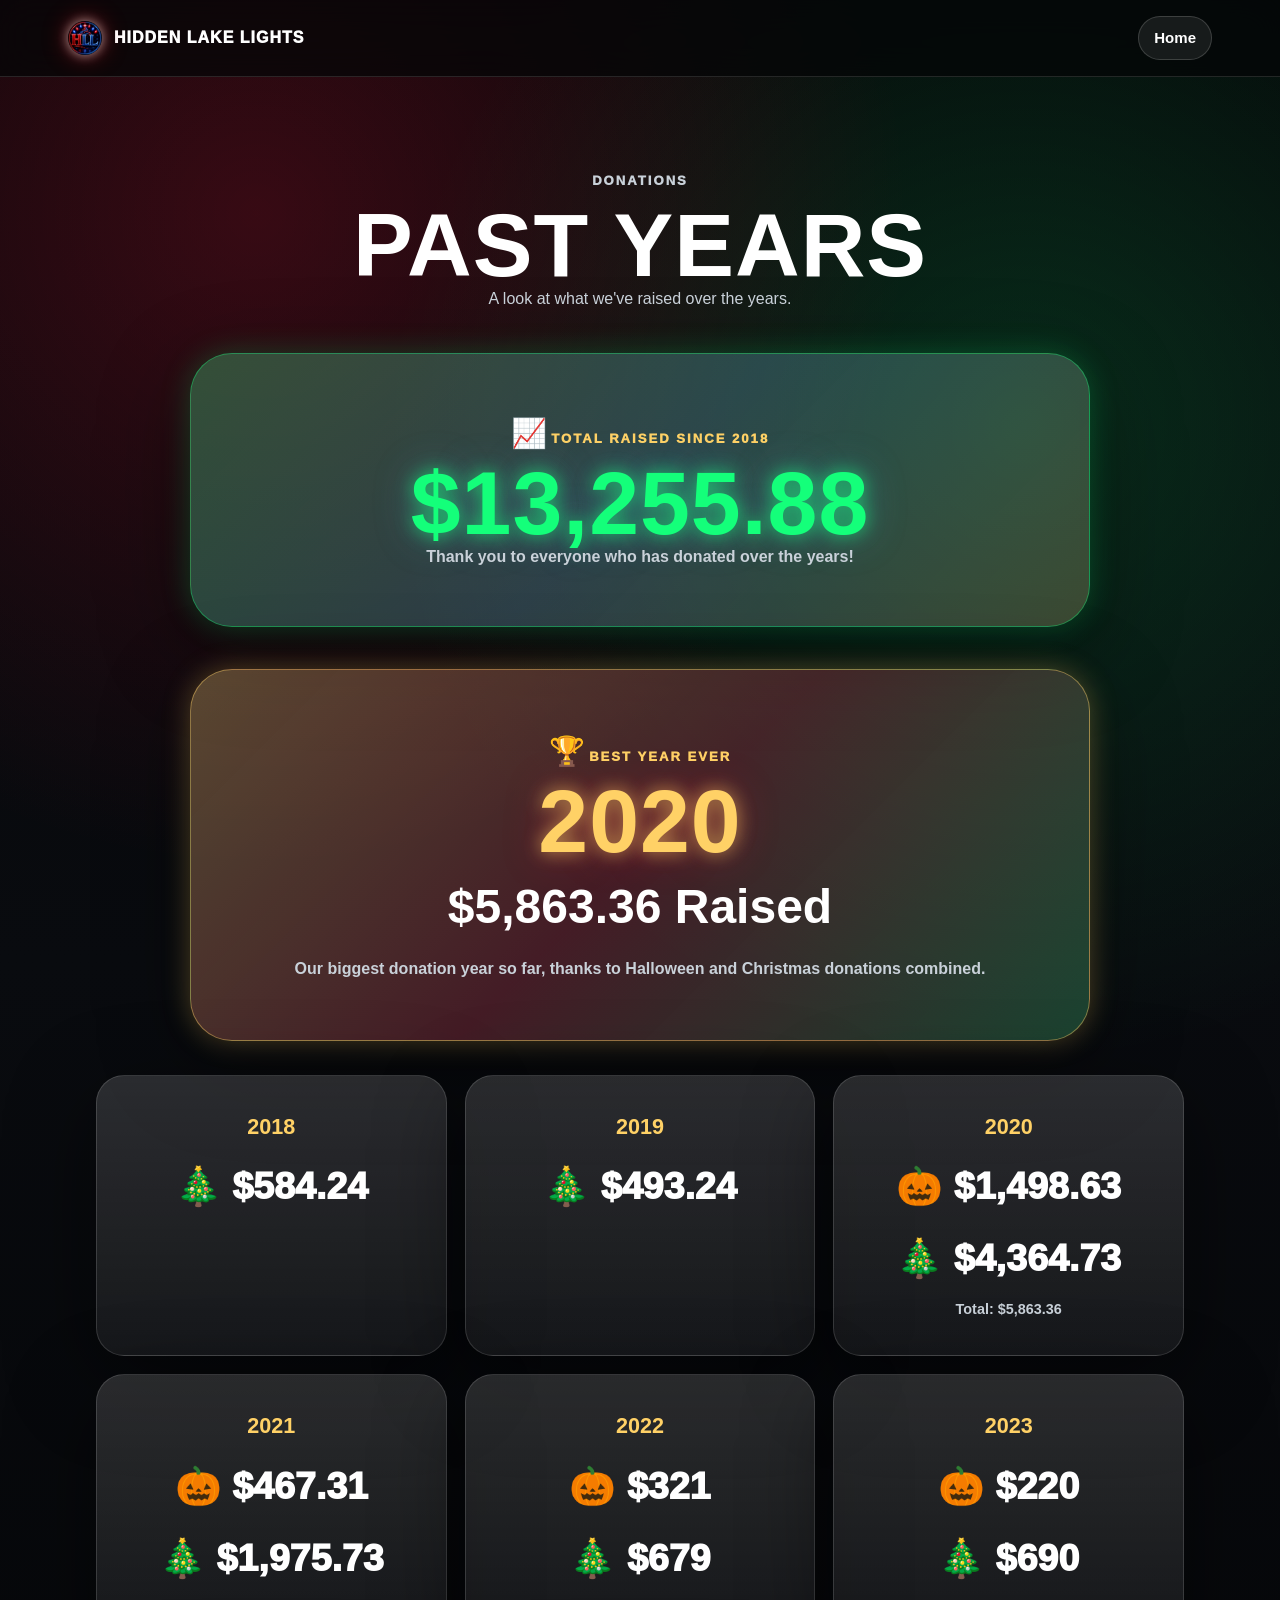
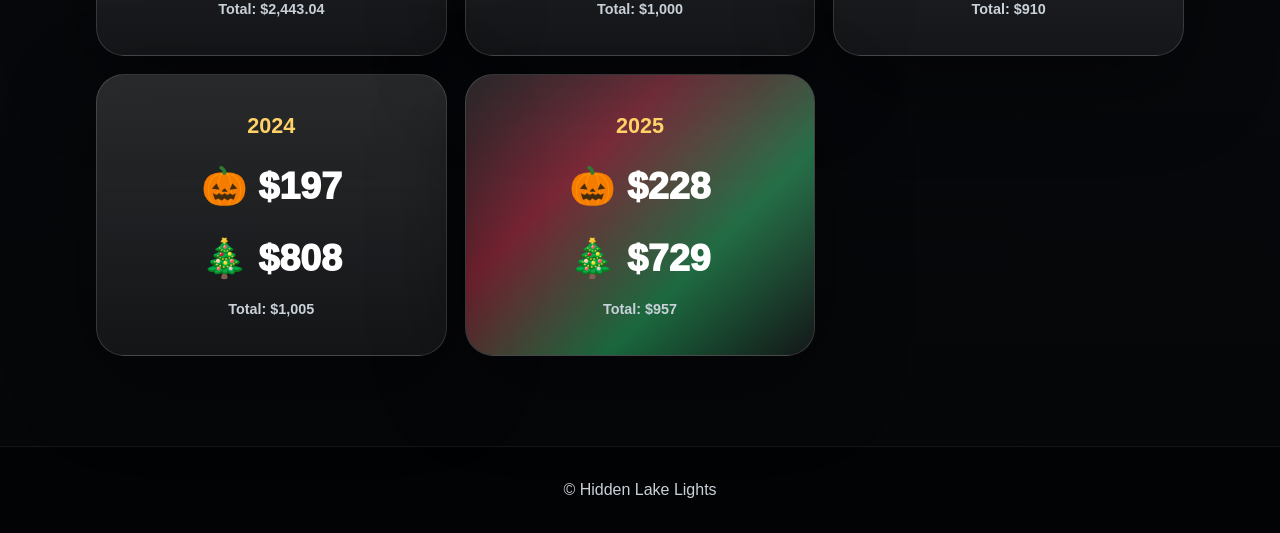
==== commit b030c60c: "Update donation-history.html" ====
--- a/donation-history.html
+++ b/donation-history.html
@@ -32,19 +32,19 @@
       <p>A look at what we've raised over the years.</p>
     </div>
 
-    <div class="best-year-card">
+   <div class="total-raised-card">
+  <span class="stat-icon">📈</span>
+  <p class="eyebrow">Total Raised Since 2018</p>
+  <h2>$13,255.88</h2>
+  <p>Thank you to everyone who has donated over the years!</p>
+</div>
+
+<div class="best-year-card">
   <span class="stat-icon">🏆</span>
   <p class="eyebrow">Best Year Ever</p>
   <h2>2020</h2>
   <h3>$5,863.36 Raised</h3>
   <p>Our biggest donation year so far, thanks to Halloween and Christmas donations combined.</p>
-</div>
-
-    <div class="total-raised-card">
-  <span class="stat-icon">📈</span>
-  <p class="eyebrow">Total Raised Since 2018</p>
-  <h2>$13,255.88</h2>
-  <p>Thank you to everyone who has donated over the years!</p>
 </div>
     
     <div class="schedule-grid">
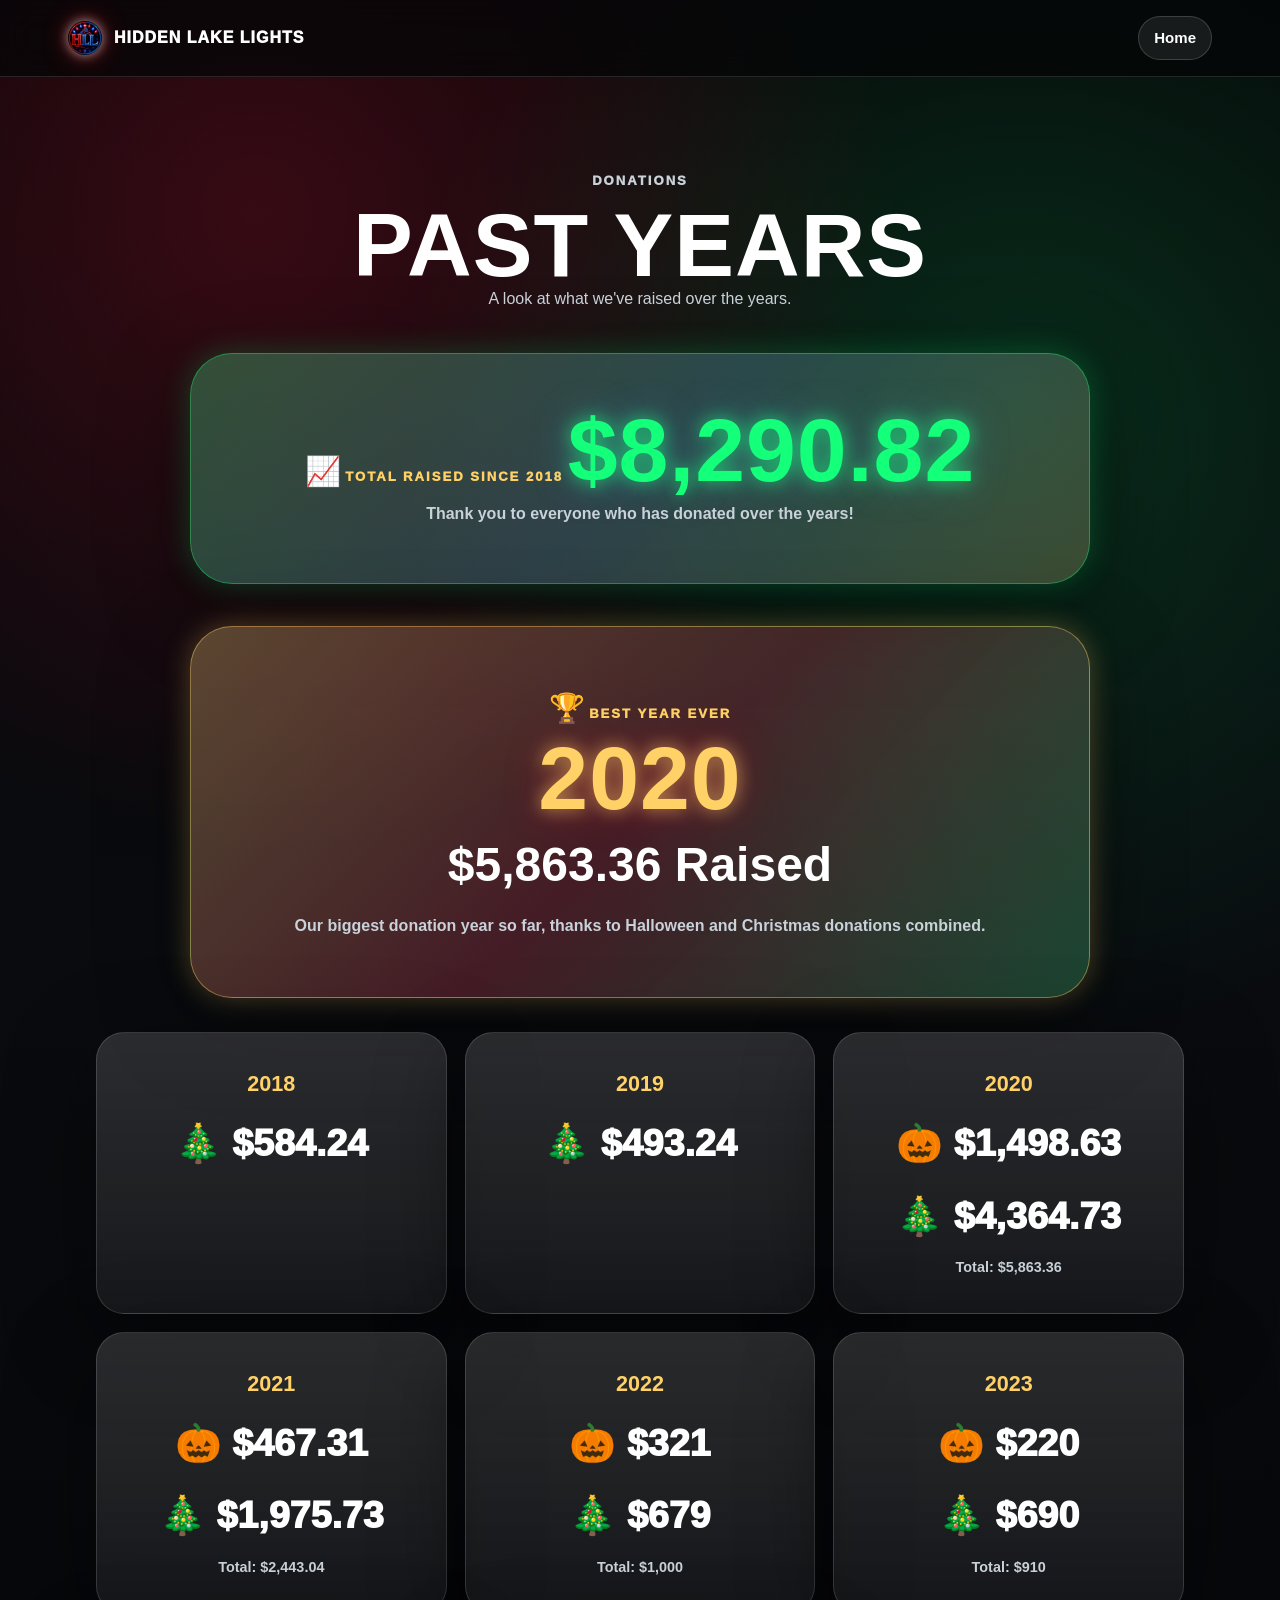
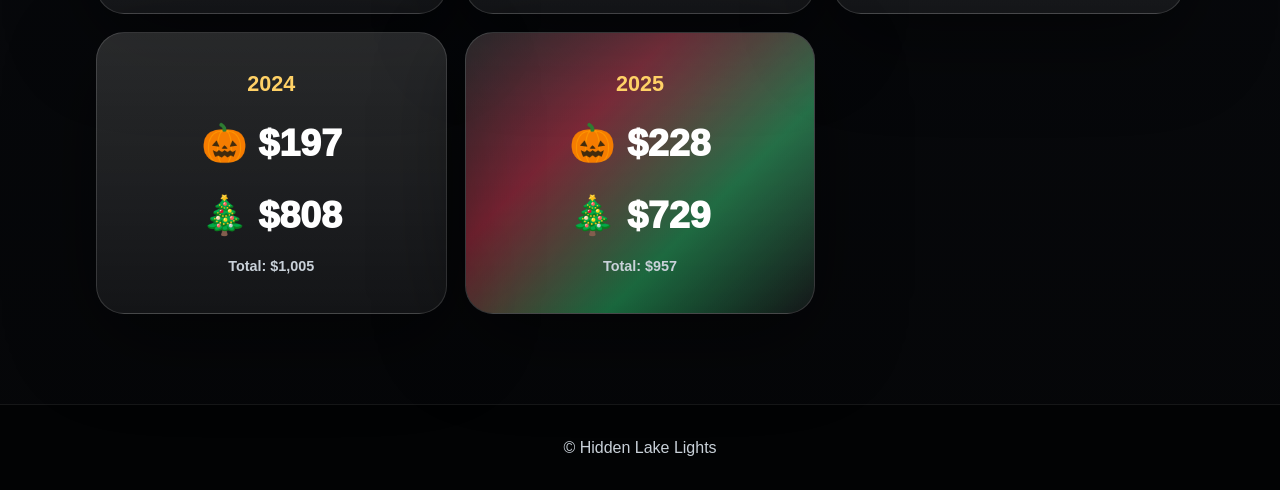
==== commit 15c879c6: "Update donation-history.html" ====
--- a/donation-history.html
+++ b/donation-history.html
@@ -35,7 +35,7 @@
    <div class="total-raised-card">
   <span class="stat-icon">📈</span>
   <p class="eyebrow">Total Raised Since 2018</p>
-  <h2>$13,255.88</h2>
+  <h2 class="count-up" data-target="13255.88">$0</h2>
   <p>Thank you to everyone who has donated over the years!</p>
 </div>
 
@@ -109,5 +109,43 @@
   </footer>
 
   <script src="script.js"></script>
+  <script>
+  const counters = document.querySelectorAll(".count-up");
+
+  const countUp = (counter) => {
+    const target = Number(counter.dataset.target);
+    const duration = 1800;
+    const startTime = performance.now();
+
+    const update = (currentTime) => {
+      const progress = Math.min((currentTime - startTime) / duration, 1);
+      const value = target * progress;
+
+      counter.textContent = value.toLocaleString("en-US", {
+        style: "currency",
+        currency: "USD",
+        minimumFractionDigits: 2,
+        maximumFractionDigits: 2
+      });
+
+      if (progress < 1) {
+        requestAnimationFrame(update);
+      }
+    };
+
+    requestAnimationFrame(update);
+  };
+
+  const observer = new IntersectionObserver((entries) => {
+    entries.forEach(entry => {
+      if (entry.isIntersecting && !entry.target.dataset.counted) {
+        entry.target.dataset.counted = "true";
+        countUp(entry.target);
+      }
+    });
+  }, { threshold: 0.5 });
+
+  counters.forEach(counter => observer.observe(counter));
+</script>
 </body>
 </html>
--- a/style.css
+++ b/style.css
@@ -1820,3 +1820,6 @@
   color: var(--muted);
   font-weight: 700;
 }
+.count-up {
+  display: inline-block;
+}
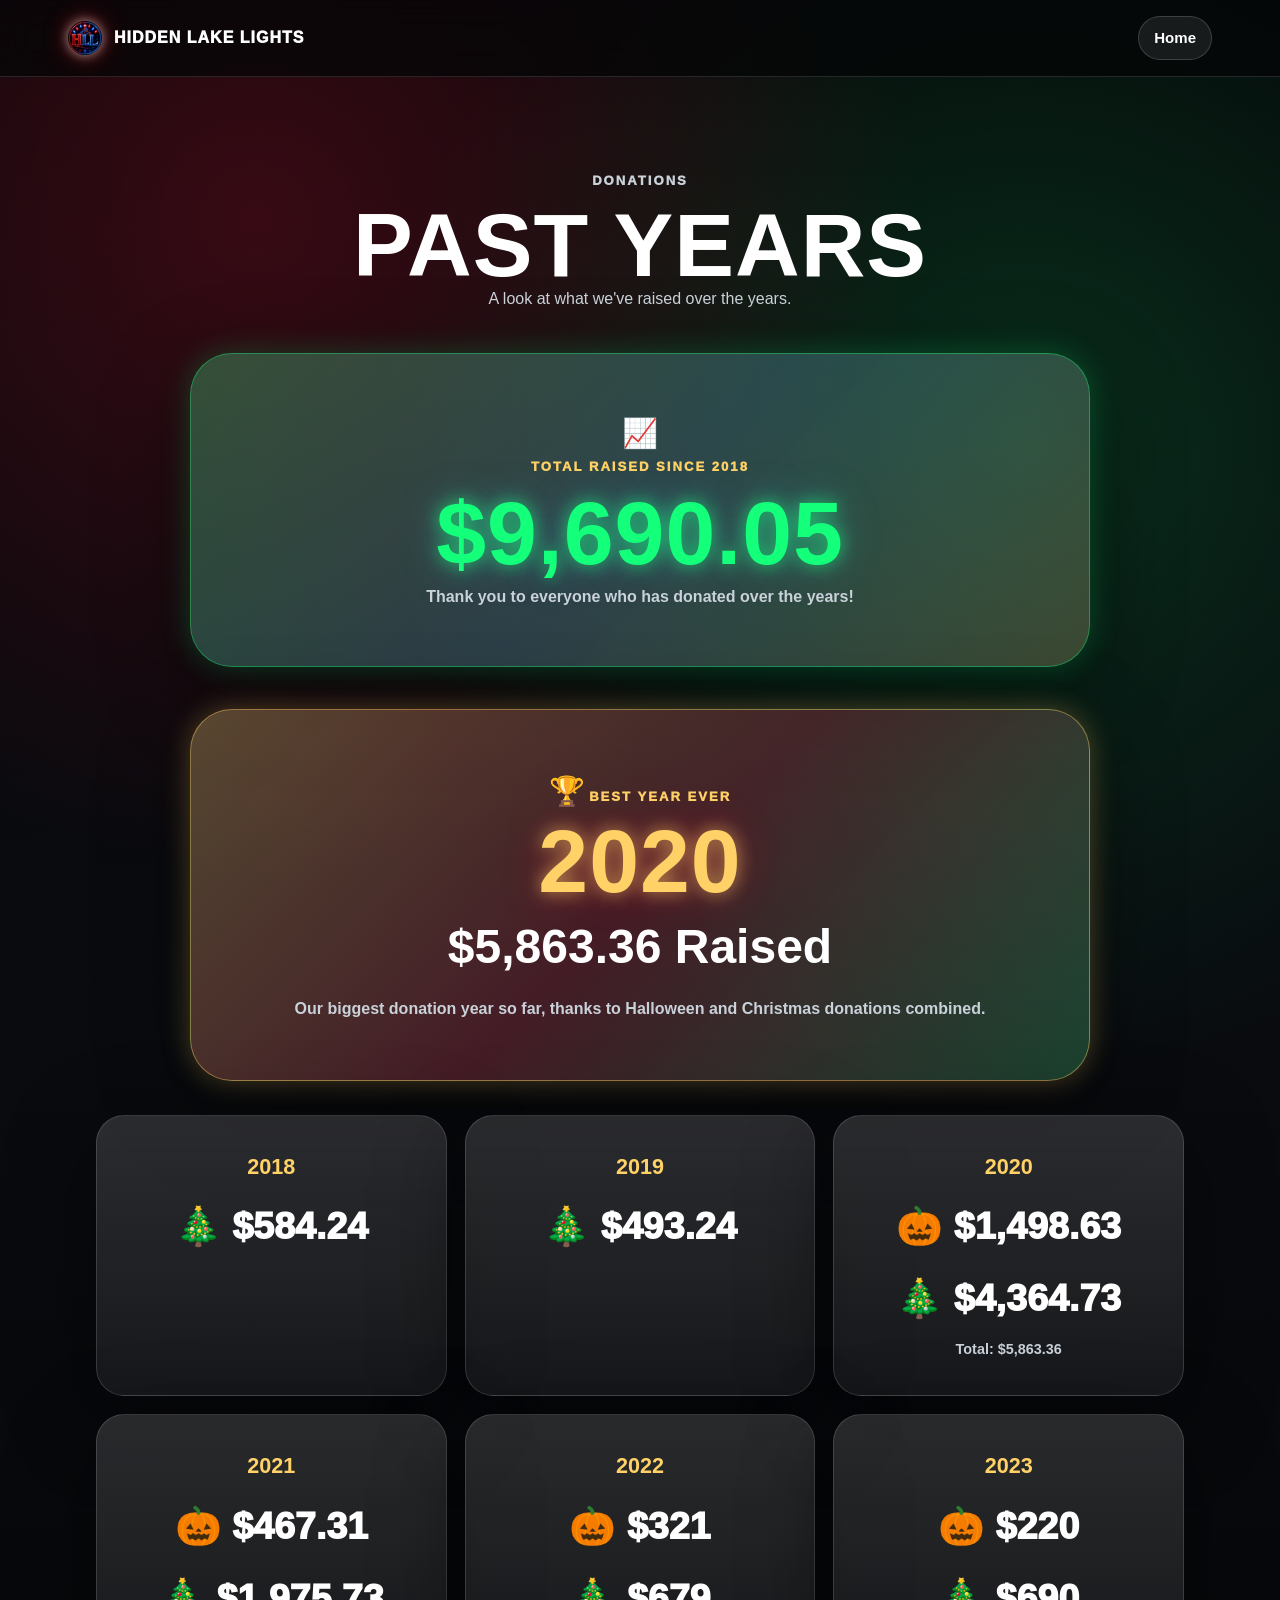
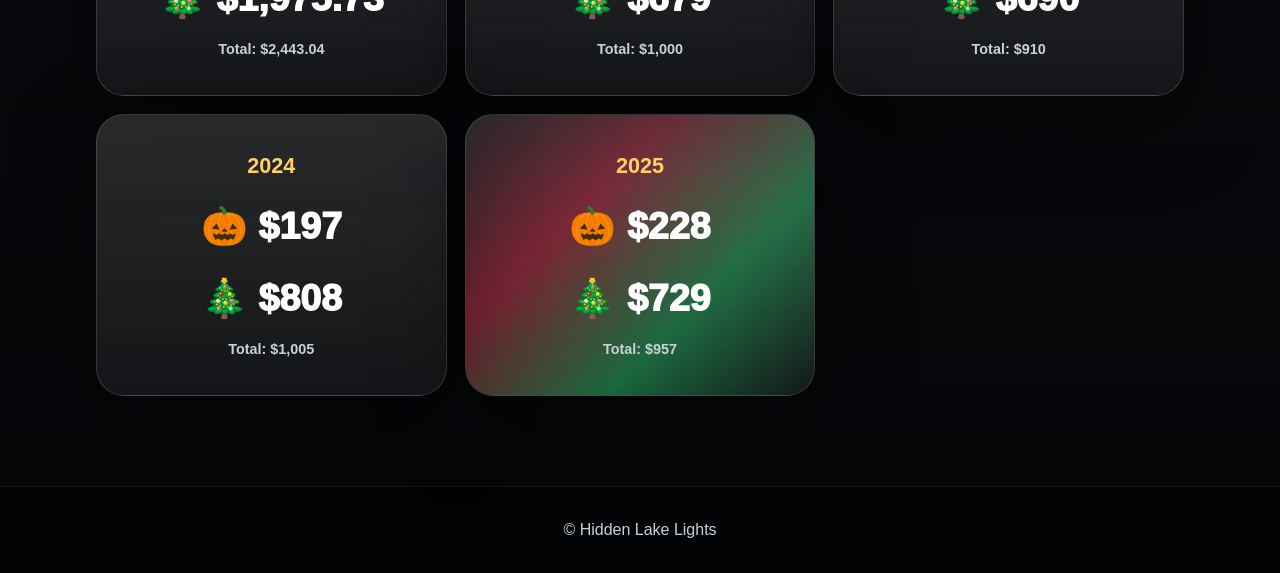
==== commit 01966b6f: "Update donation-history.html" ====
--- a/donation-history.html
+++ b/donation-history.html
@@ -129,8 +129,10 @@
       });
 
       if (progress < 1) {
-        requestAnimationFrame(update);
-      }
+  requestAnimationFrame(update);
+} else {
+  counter.classList.add("count-finished");
+}
     };
 
     requestAnimationFrame(update);
--- a/style.css
+++ b/style.css
@@ -1823,3 +1823,43 @@
 .count-up {
   display: inline-block;
 }
+.total-raised-card {
+  display: flex;
+  flex-direction: column;
+  align-items: center;
+  text-align: center;
+}
+.total-raised-card .eyebrow {
+  margin-bottom: 10px;
+}
+
+.total-raised-card h2 {
+  margin: 6px 0 10px;
+}
+.count-up.count-finished {
+  animation: donationPop 0.9s ease-out;
+}
+
+@keyframes donationPop {
+  0% {
+    transform: scale(1);
+    text-shadow:
+      0 0 18px rgba(20, 255, 122, 0.7),
+      0 0 42px rgba(76, 201, 240, 0.35);
+  }
+
+  45% {
+    transform: scale(1.12);
+    text-shadow:
+      0 0 28px rgba(20, 255, 122, 1),
+      0 0 70px rgba(20, 255, 122, 0.75),
+      0 0 100px rgba(76, 201, 240, 0.55);
+  }
+
+  100% {
+    transform: scale(1);
+    text-shadow:
+      0 0 18px rgba(20, 255, 122, 0.7),
+      0 0 42px rgba(76, 201, 240, 0.35);
+  }
+}
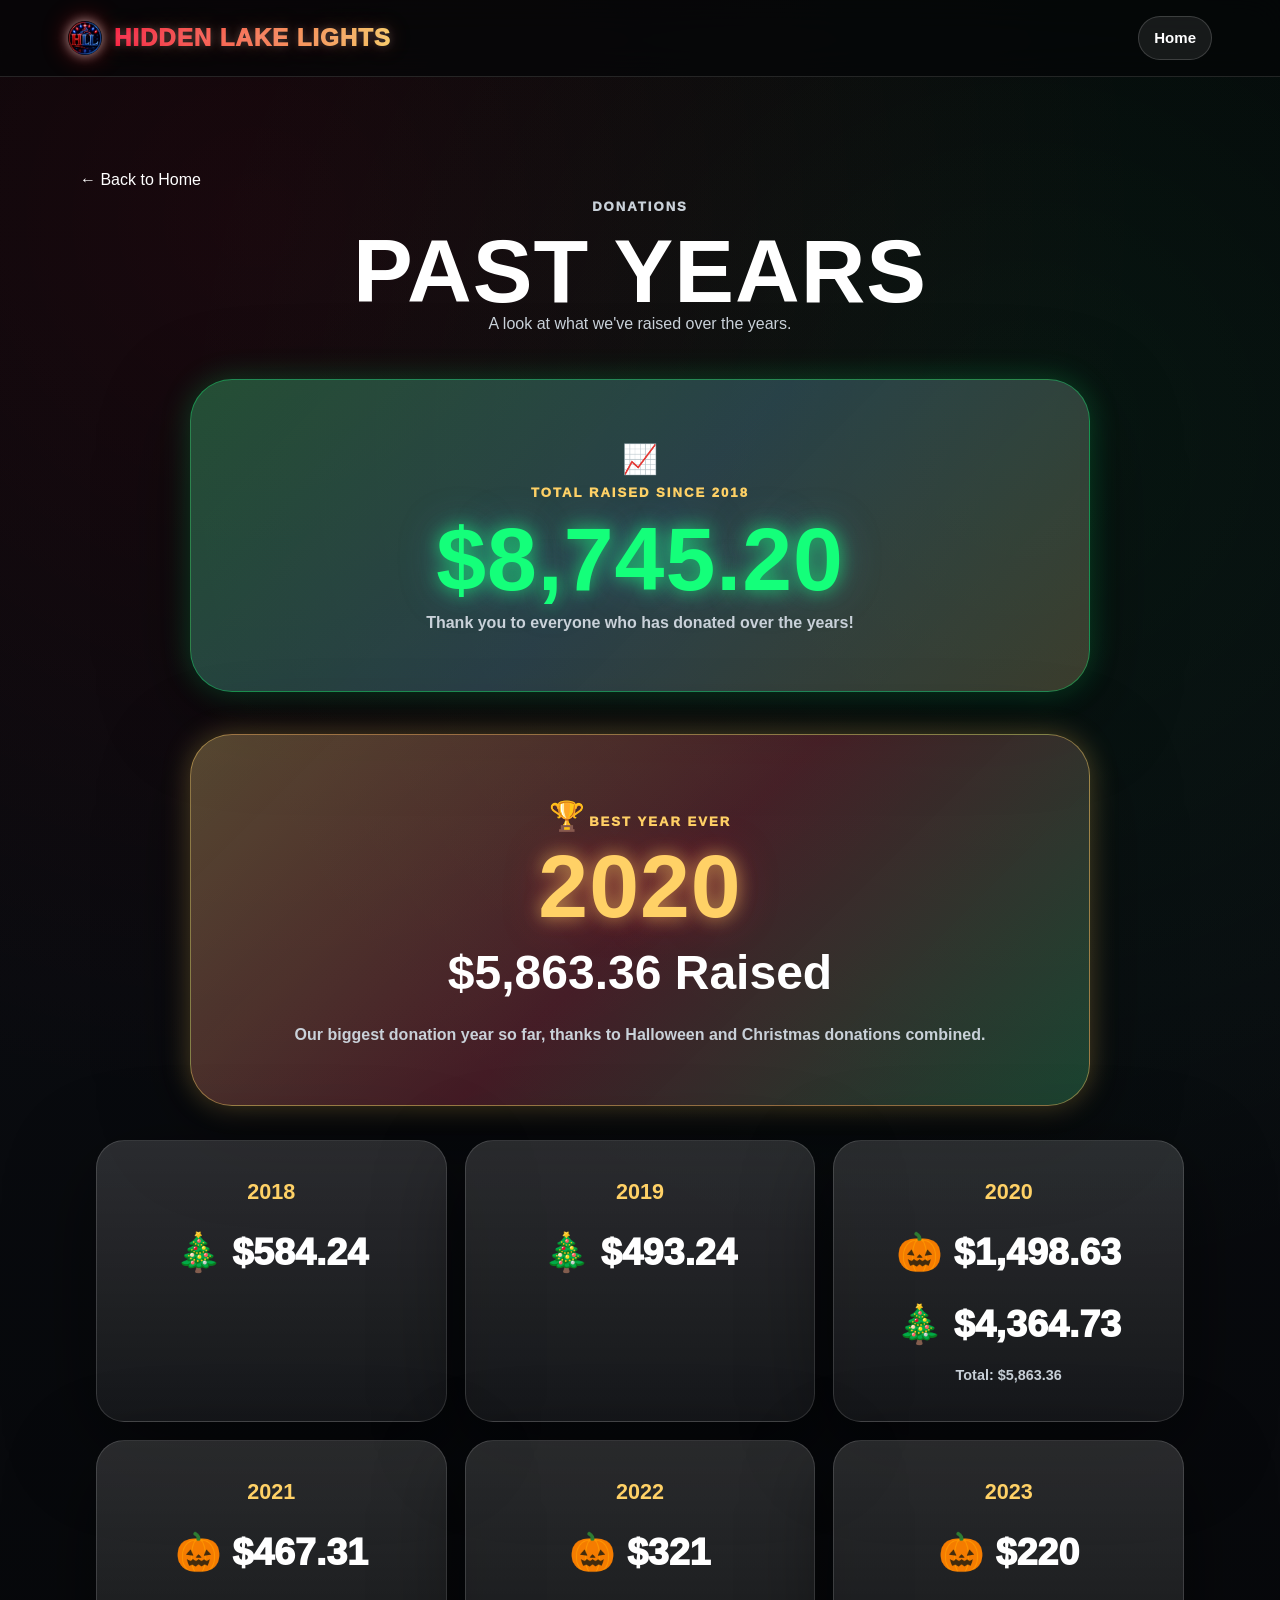
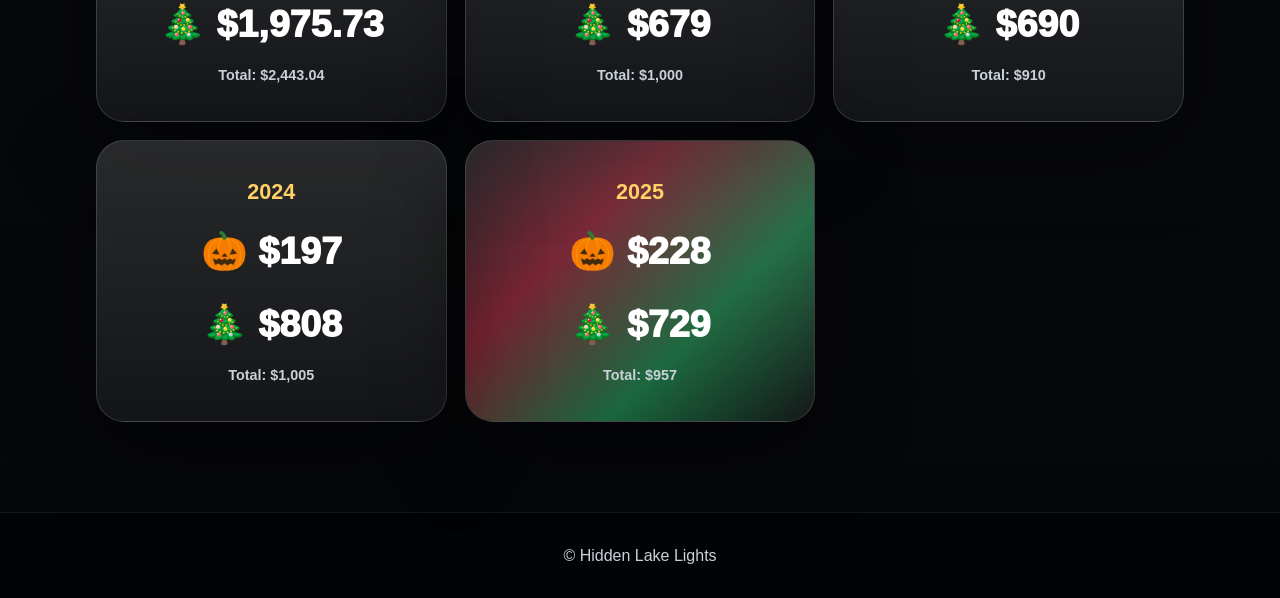
==== commit b4f6f329: "Update donation-history.html" ====
--- a/donation-history.html
+++ b/donation-history.html
@@ -26,6 +26,7 @@
   </header>
 
   <main class="section">
+    <a href="index.html" class="back-button">← Back to Home</a>
     <div class="section-heading">
       <p class="eyebrow">Donations</p>
       <h2>Past Years</h2>
--- a/style.css
+++ b/style.css
@@ -35,8 +35,8 @@
 body {
   font-family: "Inter", Arial, Helvetica, sans-serif;
   background:
-    radial-gradient(circle at 20% 10%, rgba(255, 23, 61, 0.2), transparent 30%),
-    radial-gradient(circle at 80% 20%, rgba(20, 255, 122, 0.15), transparent 32%),
+    radial-gradient(circle at 20% 10%, rgba(255, 23, 61, 0.08), transparent 40%),
+    radial-gradient(circle at 80% 20%, rgba(20, 255, 122, 0.06), transparent 42%),
     linear-gradient(180deg, #050608 0%, #090b0f 45%, #050608 100%);
   color: var(--white);
   line-height: 1.6;
@@ -59,9 +59,9 @@
   z-index: -3;
   pointer-events: none;
   background:
-    radial-gradient(circle at 12% 20%, rgba(255, 23, 61, 0.22), transparent 24%),
-    radial-gradient(circle at 85% 18%, rgba(20, 255, 122, 0.18), transparent 24%),
-    radial-gradient(circle at 50% 90%, rgba(76, 201, 240, 0.14), transparent 30%);
+    radial-gradient(circle at 12% 20%, rgba(255, 23, 61, 0.08), transparent 34%),
+    radial-gradient(circle at 85% 18%, rgba(20, 255, 122, 0.06), transparent 34%),
+    radial-gradient(circle at 50% 90%, rgba(76, 201, 240, 0.06), transparent 38%);
   filter: blur(8px);
 }
 
@@ -332,9 +332,9 @@
   inset: 0;
   z-index: -1;
   background:
-    radial-gradient(circle at 25% 35%, rgba(255, 23, 61, 0.5), transparent 32%),
-    radial-gradient(circle at 78% 42%, rgba(20, 255, 122, 0.35), transparent 30%),
-    linear-gradient(120deg, rgba(5, 6, 8, 0.92) 0%, transparent 52%, rgba(5, 6, 8, 0.72) 100%);
+    radial-gradient(circle at 25% 35%, rgba(255, 23, 61, 0.18), transparent 38%),
+    radial-gradient(circle at 78% 42%, rgba(20, 255, 122, 0.14), transparent 36%),
+    linear-gradient(120deg, rgba(5, 6, 8, 0.88) 0%, transparent 52%, rgba(5, 6, 8, 0.76) 100%);
 }
 
 .hero-content {
@@ -926,9 +926,9 @@
   inset: 0;
   z-index: -2;
   background:
-    radial-gradient(circle at 22% 34%, rgba(255, 106, 0, 0.5), transparent 28%),
-    radial-gradient(circle at 75% 38%, rgba(140, 0, 0, 0.55), transparent 34%),
-    linear-gradient(120deg, rgba(0,0,0,0.95), transparent 48%, rgba(0,0,0,0.75));
+    radial-gradient(circle at 22% 34%, rgba(255, 106, 0, 0.18), transparent 32%),
+    radial-gradient(circle at 75% 38%, rgba(140, 0, 0, 0.22), transparent 36%),
+    linear-gradient(120deg, rgba(0,0,0,0.92), transparent 48%, rgba(0,0,0,0.82));
   animation: hauntedGlow 4s infinite alternate;
 }
 
@@ -1863,3 +1863,115 @@
       0 0 42px rgba(76, 201, 240, 0.35);
   }
 }
+/* ===== CHRISTMAS GALLERY (MATCH HALLOWEEN STYLE) ===== */
+.gallery-photo::before {
+  content: "";
+  position: absolute;
+  inset: 0;
+  z-index: 1;
+
+  background:
+    radial-gradient(circle at 30% 20%, rgba(255, 23, 61, 0.25), transparent 28%),   /* red */
+    radial-gradient(circle at 70% 80%, rgba(20, 255, 122, 0.25), transparent 30%),  /* green */
+    radial-gradient(circle at 50% 50%, rgba(255, 209, 102, 0.18), transparent 35%); /* gold */
+
+  opacity: 0;
+  transition: 0.35s ease;
+  pointer-events: none;
+}
+
+.gallery-photo:hover::before {
+  opacity: 1;
+}
+
+/* ===== MATCH THE HOVER "PULSE" ===== */
+.gallery-photo:hover {
+  transform: translateY(-8px) scale(1.03);
+  box-shadow:
+    0 0 24px rgba(255, 23, 61, 0.45),
+    0 0 55px rgba(20, 255, 122, 0.35),
+    0 0 80px rgba(255, 209, 102, 0.25);
+}
+/* ===== LOGO TEXT UPGRADE ===== */
+.logo span {
+  position: relative;
+  font-weight: 950;
+  letter-spacing: 1px;
+  text-transform: uppercase;
+
+  background: linear-gradient(
+    90deg,
+    var(--red),
+    var(--gold),
+    var(--green),
+    var(--red)
+  );
+  background-size: 300% 100%;
+
+  -webkit-background-clip: text;
+  -webkit-text-fill-color: transparent;
+
+  animation: logoGlowMove 6s linear infinite;
+
+  text-shadow:
+    0 0 8px rgba(255,255,255,0.2),
+    0 0 18px rgba(255,23,61,0.25),
+    0 0 28px rgba(20,255,122,0.2);
+}
+
+@keyframes logoGlowMove {
+  0% {
+    background-position: 0%;
+  }
+  100% {
+    background-position: 300%;
+  }
+}
+.logo:hover span {
+  transform: scale(1.05);
+  text-shadow:
+    0 0 12px rgba(255,255,255,0.5),
+    0 0 28px rgba(255,23,61,0.6),
+    0 0 40px rgba(20,255,122,0.5);
+}
+.logo-img {
+  transition: 0.3s ease;
+}
+
+.logo:hover .logo-img {
+  filter:
+    drop-shadow(0 0 10px rgba(255,255,255,0.9))
+    drop-shadow(0 0 18px var(--red))
+    drop-shadow(0 0 28px var(--green));
+  transform: scale(1.1);
+}
+.logo span {
+  font-size: 1.5rem;
+}
+/* ===== SMALLER LOGO TEXT ON HALLOWEEN PAGE ===== */
+.halloween-header .logo span {
+  font-size: clamp(0.95rem, 1.6vw, 1.2rem);
+}
+.button {
+  position: relative;
+  overflow: hidden;
+}
+
+.button::after {
+  content: "";
+  position: absolute;
+  inset: 0;
+  background: linear-gradient(
+    120deg,
+    transparent,
+    rgba(255,255,255,0.25),
+    transparent
+  );
+  opacity: 0;
+  transition: 0.3s;
+}
+
+.button:hover::after {
+  opacity: 1;
+  transform: translateX(100%);
+}
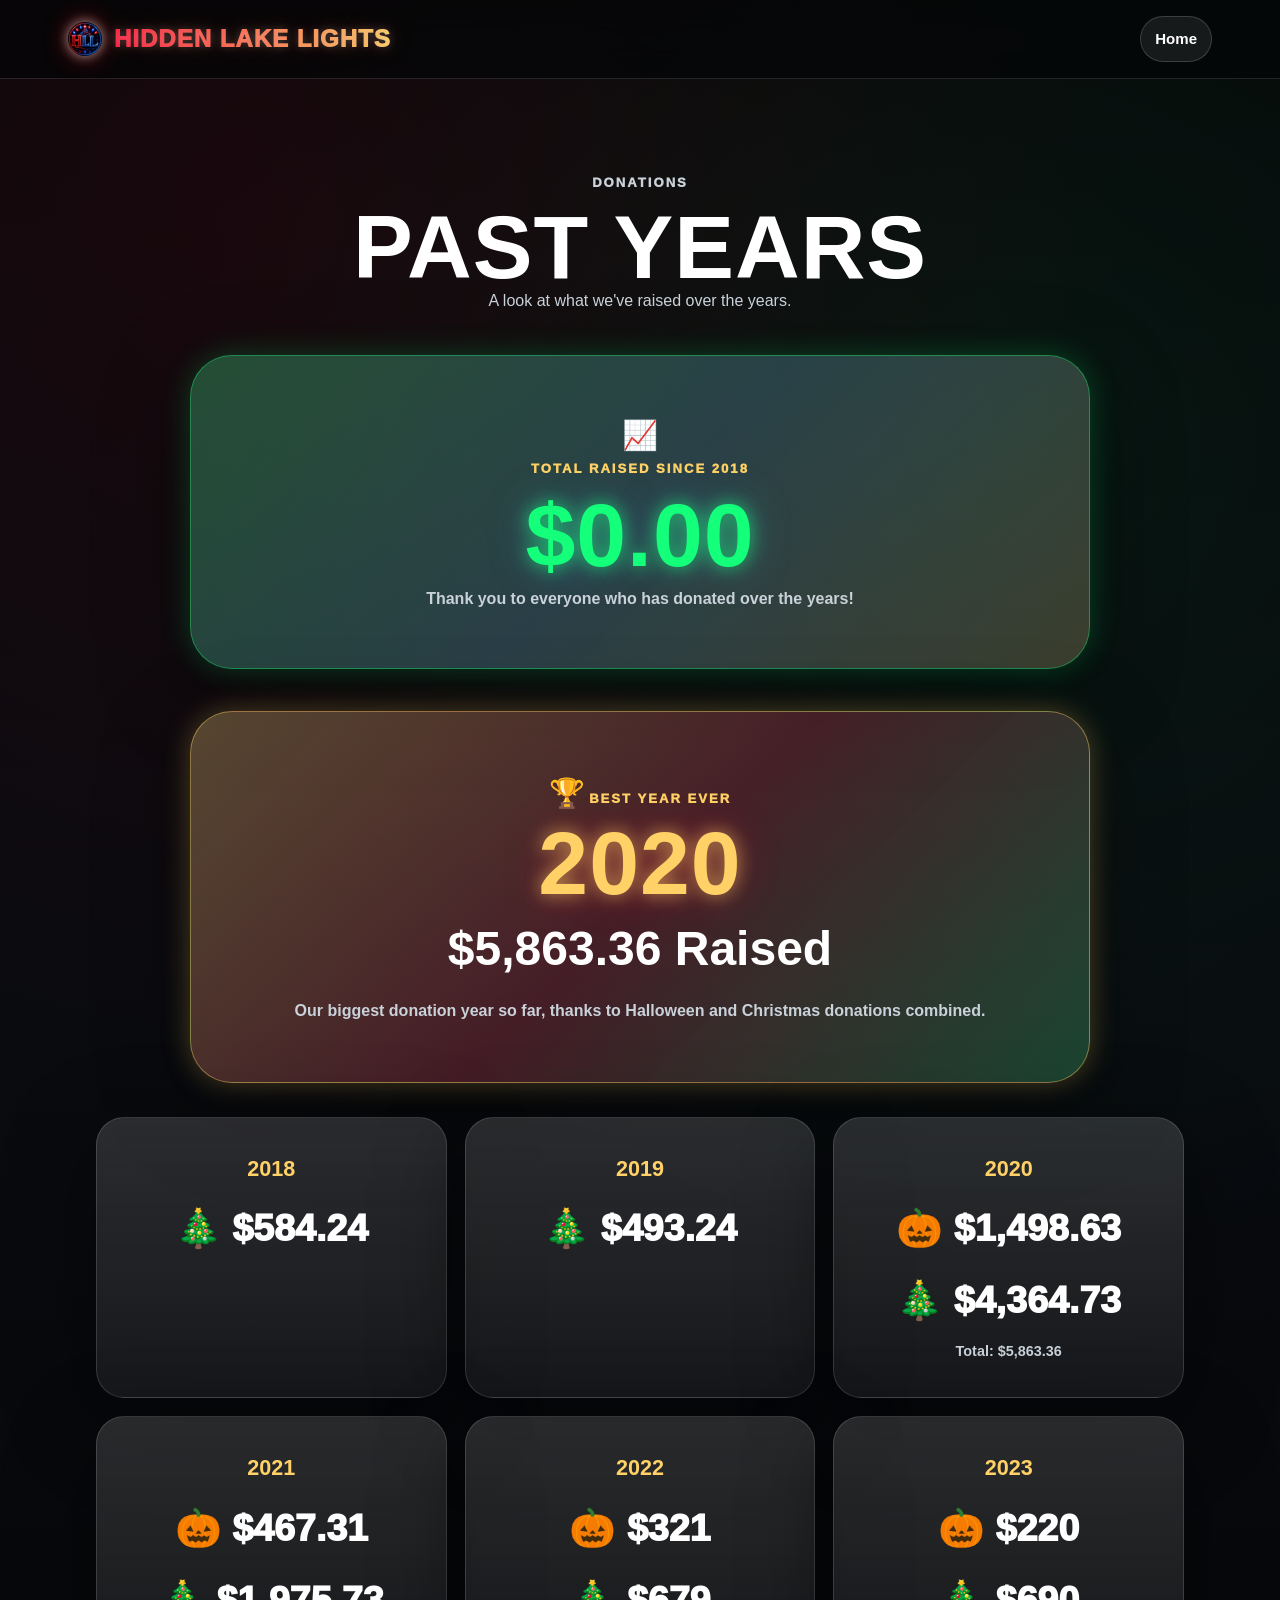
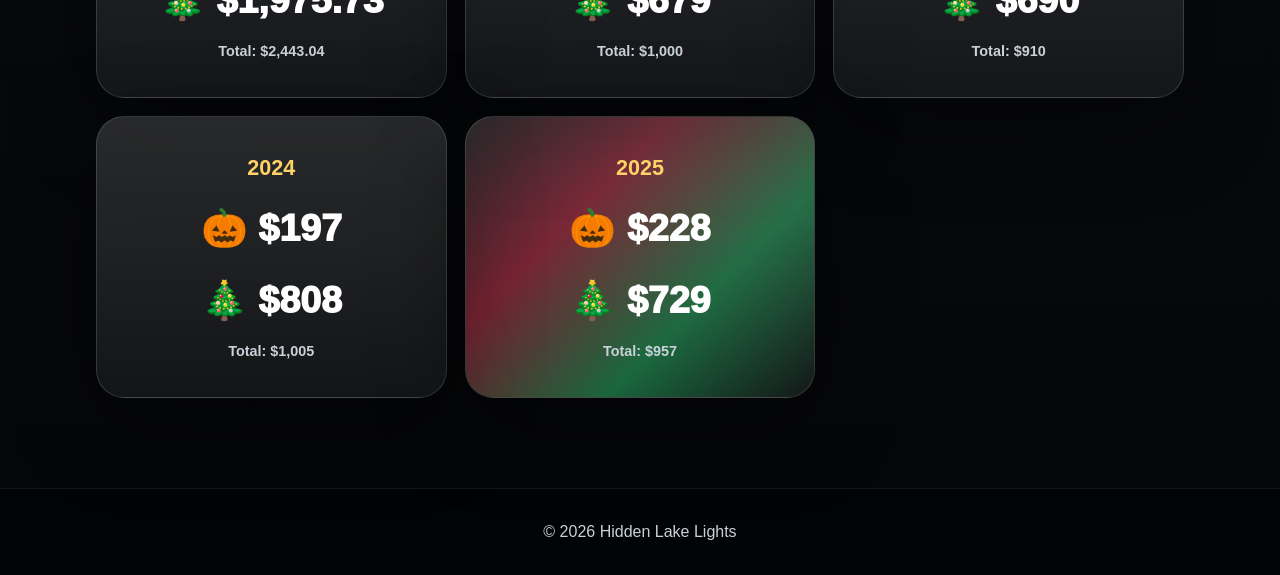
==== commit fe561fec: "Enhance accessibility and structure in donation-history.html Refactor donation-history.html to impro" ====
--- a/donation-history.html
+++ b/donation-history.html
@@ -1,8 +1,9 @@
+
 <!DOCTYPE html>
 <html lang="en">
 <head>
   <meta charset="UTF-8" />
-  <meta name="viewport" content="width=device-width, initial-scale=1.0"/>
+  <meta name="viewport" content="width=device-width, initial-scale=1.0" />
 
   <title>Hidden Lake Lights | Donation History</title>
 
@@ -15,7 +16,7 @@
   <header class="site-header">
     <nav class="nav">
       <a class="logo" href="index.html">
-        <img src="images/favicon-green.png" class="logo-img">
+        <img src="images/favicon-green.png" class="logo-img" alt="Hidden Lake Lights">
         <span>Hidden Lake Lights</span>
       </a>
 
@@ -26,129 +27,170 @@
   </header>
 
   <main class="section">
+
     <a href="index.html" class="back-button">← Back to Home</a>
+
     <div class="section-heading">
       <p class="eyebrow">Donations</p>
       <h2>Past Years</h2>
       <p>A look at what we've raised over the years.</p>
     </div>
 
-   <div class="total-raised-card">
-  <span class="stat-icon">📈</span>
-  <p class="eyebrow">Total Raised Since 2018</p>
-  <h2 class="count-up" data-target="13255.88">$0</h2>
-  <p>Thank you to everyone who has donated over the years!</p>
-</div>
+    <!-- ===== ANIMATED LIFETIME TOTAL ===== -->
+    <div class="total-raised-card">
+      <span class="stat-icon">📈</span>
+      <p class="eyebrow">Total Raised Since 2018</p>
 
-<div class="best-year-card">
-  <span class="stat-icon">🏆</span>
-  <p class="eyebrow">Best Year Ever</p>
-  <h2>2020</h2>
-  <h3>$5,863.36 Raised</h3>
-  <p>Our biggest donation year so far, thanks to Halloween and Christmas donations combined.</p>
-</div>
-    
+      <h2
+        id="lifetimeDonationCounter"
+        class="count-up"
+        data-target="0"
+      >$0</h2>
+
+      <p>Thank you to everyone who has donated over the years!</p>
+    </div>
+
+    <!-- ===== BEST YEAR ===== -->
+    <div class="best-year-card">
+      <span class="stat-icon">🏆</span>
+      <p class="eyebrow">Best Year Ever</p>
+      <h2>2020</h2>
+      <h3>$5,863.36 Raised</h3>
+      <p>
+        Our biggest donation year so far, thanks to
+        Halloween and Christmas donations combined.
+      </p>
+    </div>
+
+    <!-- ===== DONATION HISTORY ===== -->
     <div class="schedule-grid">
 
-  <div class="schedule-card">
-    <h3>2018</h3>
-    <p>🎄 $584.24</p>
-  </div>
+      <div class="schedule-card">
+        <h3>2018</h3>
+        <p>🎄 $584.24</p>
+      </div>
 
-  <div class="schedule-card">
-    <h3>2019</h3>
-    <p>🎄 $493.24</p>
-  </div>
+      <div class="schedule-card">
+        <h3>2019</h3>
+        <p>🎄 $493.24</p>
+      </div>
 
-  <div class="schedule-card">
-    <h3>2020</h3>
-    <p>🎃 $1,498.63</p>
-    <p>🎄 $4,364.73</p>
-    <small>Total: $5,863.36</small>
-  </div>
+      <div class="schedule-card">
+        <h3>2020</h3>
+        <p>🎃 $1,498.63</p>
+        <p>🎄 $4,364.73</p>
+        <small>Total: $5,863.36</small>
+      </div>
 
-  <div class="schedule-card">
-    <h3>2021</h3>
-    <p>🎃 $467.31</p>
-    <p>🎄 $1,975.73</p>
-    <small>Total: $2,443.04</small>
-  </div>
+      <div class="schedule-card">
+        <h3>2021</h3>
+        <p>🎃 $467.31</p>
+        <p>🎄 $1,975.73</p>
+        <small>Total: $2,443.04</small>
+      </div>
 
-  <div class="schedule-card">
-    <h3>2022</h3>
-    <p>🎃 $321</p>
-    <p>🎄 $679</p>
-    <small>Total: $1,000</small>
-  </div>
+      <div class="schedule-card">
+        <h3>2022</h3>
+        <p>🎃 $321</p>
+        <p>🎄 $679</p>
+        <small>Total: $1,000</small>
+      </div>
 
-  <div class="schedule-card">
-    <h3>2023</h3>
-    <p>🎃 $220</p>
-    <p>🎄 $690</p>
-    <small>Total: $910</small>
-  </div>
+      <div class="schedule-card">
+        <h3>2023</h3>
+        <p>🎃 $220</p>
+        <p>🎄 $690</p>
+        <small>Total: $910</small>
+      </div>
 
-  <div class="schedule-card">
-    <h3>2024</h3>
-    <p>🎃 $197</p>
-    <p>🎄 $808</p>
-    <small>Total: $1,005</small>
-  </div>
+      <div class="schedule-card">
+        <h3>2024</h3>
+        <p>🎃 $197</p>
+        <p>🎄 $808</p>
+        <small>Total: $1,005</small>
+      </div>
 
-  <div class="schedule-card featured">
-    <h3>2025</h3>
-    <p>🎃 $228</p>
-    <p>🎄 $729</p>
-    <small>Total: $957</small>
-  </div>
+      <div class="schedule-card featured">
+        <h3>2025</h3>
+        <p>🎃 $228</p>
+        <p>🎄 $729</p>
+        <small>Total: $957</small>
+      </div>
 
-</div>
+    </div>
+
   </main>
 
   <footer>
     <p>© <span id="year"></span> Hidden Lake Lights</p>
   </footer>
 
+  <!-- ===== WEBSITE JAVASCRIPT ===== -->
   <script src="script.js"></script>
+
+  <!-- ===== SHARED DONATION SETTINGS ===== -->
+  <script src="donations.js"></script>
+
+  <!-- ===== ANIMATED DONATION COUNTER ===== -->
   <script>
-  const counters = document.querySelectorAll(".count-up");
+    document.addEventListener("DOMContentLoaded", () => {
 
-  const countUp = (counter) => {
-    const target = Number(counter.dataset.target);
-    const duration = 1800;
-    const startTime = performance.now();
+      const counters = document.querySelectorAll(".count-up");
 
-    const update = (currentTime) => {
-      const progress = Math.min((currentTime - startTime) / duration, 1);
-      const value = target * progress;
+      const countUp = (counter) => {
+        const target = Number(counter.dataset.target);
+        const duration = 1800;
+        const startTime = performance.now();
 
-      counter.textContent = value.toLocaleString("en-US", {
-        style: "currency",
-        currency: "USD",
-        minimumFractionDigits: 2,
-        maximumFractionDigits: 2
-      });
+        const update = (currentTime) => {
+          const progress = Math.min(
+            (currentTime - startTime) / duration,
+            1
+          );
 
-      if (progress < 1) {
-  requestAnimationFrame(update);
-} else {
-  counter.classList.add("count-finished");
-}
-    };
+          const value = target * progress;
 
-    requestAnimationFrame(update);
-  };
+          counter.textContent = value.toLocaleString("en-US", {
+            style: "currency",
+            currency: "USD",
+            minimumFractionDigits: 2,
+            maximumFractionDigits: 2
+          });
 
-  const observer = new IntersectionObserver((entries) => {
-    entries.forEach(entry => {
-      if (entry.isIntersecting && !entry.target.dataset.counted) {
-        entry.target.dataset.counted = "true";
-        countUp(entry.target);
-      }
+          if (progress < 1) {
+            requestAnimationFrame(update);
+          } else {
+            counter.textContent = target.toLocaleString("en-US", {
+              style: "currency",
+              currency: "USD",
+              minimumFractionDigits: 2,
+              maximumFractionDigits: 2
+            });
+
+            counter.classList.add("count-finished");
+          }
+        };
+
+        requestAnimationFrame(update);
+      };
+
+      const observer = new IntersectionObserver((entries) => {
+        entries.forEach(entry => {
+          if (
+            entry.isIntersecting &&
+            !entry.target.dataset.counted
+          ) {
+            entry.target.dataset.counted = "true";
+            countUp(entry.target);
+            observer.unobserve(entry.target);
+          }
+        });
+      }, { threshold: 0.5 });
+
+      counters.forEach(counter => observer.observe(counter));
+
     });
-  }, { threshold: 0.5 });
+  </script>
 
-  counters.forEach(counter => observer.observe(counter));
-</script>
 </body>
 </html>
--- a/style.css
+++ b/style.css
@@ -616,6 +616,53 @@
     url("images/about-us-hll.jpg");
 }
 
+/* ===== STACKED ABOUT PHOTOS ===== */
+.about-photo-stack {
+  display: flex;
+  flex-direction: column;
+  align-items: center;
+  gap: 34px;
+
+  margin-top: -45px;
+  padding-top: 35px;
+}
+
+.about-photo-stack .about-photo {
+  width: 100%;
+  min-height: 420px;
+
+  background-position: center 20%;
+
+  transform: rotate(4deg);
+
+  transition: 0.3s ease;
+}
+
+.about-photo-second {
+  width: 78%;
+  border-radius: 28px;
+  overflow: hidden;
+  border: 1px solid rgba(255,255,255,0.14);
+  box-shadow:
+    0 24px 90px rgba(0,0,0,0.45),
+    0 0 30px rgba(255,23,61,0.15);
+  transform: rotate(-5deg);
+  transition: transform 0.3s ease, filter 0.3s ease;
+}
+
+.about-photo-second img {
+  width: 100%;
+  display: block;
+  object-fit: cover;
+}
+
+.about-photo-stack .about-photo:hover,
+.about-photo-second:hover {
+  transform: scale(1.03) rotate(0deg);
+  filter: brightness(1.08);
+}
+
+
 /* ===== PANELS ===== */
 .dark-panel {
   width: 100%;
@@ -1975,3 +2022,1207 @@
   opacity: 1;
   transform: translateX(100%);
 }
+@media (min-width: 901px) {
+  .back-button {
+    display: none;
+  }
+}
+
+/* =====================================================
+  SPECIAL SHOW DATES - PREMIUM EXPANDABLE CARDS
+===================================================== */
+
+.special-dates-toggle {
+  display: flex;
+  justify-content: center;
+  margin-top: 28px;
+}
+
+.special-dates-btn {
+  position: relative;
+  padding: 14px 34px;
+  border: none;
+  border-radius: 999px;
+  font-size: 1rem;
+  font-weight: 900;
+  color: white;
+  cursor: pointer;
+  background: linear-gradient(135deg, #b3001b, #0f8a4b);
+  box-shadow:
+    0 10px 30px rgba(0,0,0,0.35),
+    0 0 22px rgba(20,255,122,0.2);
+  transition: transform 0.25s ease, box-shadow 0.25s ease, filter 0.25s ease;
+}
+
+.special-dates-btn:hover {
+  transform: translateY(-3px) scale(1.03);
+  filter: brightness(1.12);
+  box-shadow:
+    0 14px 36px rgba(0,0,0,0.42),
+    0 0 28px rgba(20,255,122,0.35),
+    0 0 24px rgba(255,23,61,0.25);
+}
+
+.hidden-special-dates {
+  max-height: 0;
+  overflow: hidden;
+  opacity: 0;
+  transition:
+    max-height 0.8s ease,
+    opacity 0.45s ease,
+    margin-top 0.45s ease;
+}
+
+.show-special-dates {
+  max-height: 1800px;
+  opacity: 1;
+  margin-top: 32px;
+}
+
+.special-dates-section {
+  text-align: center;
+  width: min(1500px, calc(100% - 32px));
+  margin-left: auto;
+  margin-right: auto;
+}
+
+.special-dates-section h2 {
+  font-size: clamp(3.2rem, 7vw, 5.8rem);
+  font-weight: 900;
+  line-height: 0.9;
+  margin-bottom: 12px;
+  text-shadow:
+    0 0 12px rgba(255,255,255,0.35),
+    0 0 30px rgba(20,255,122,0.25);
+}
+
+.special-subtitle {
+  margin-bottom: 32px;
+  opacity: 0.9;
+  color: var(--muted);
+  font-weight: 700;
+}
+
+.special-dates-grid {
+  display: grid;
+  grid-template-columns: repeat(4, 1fr);
+  gap: 26px;
+}
+
+.special-date-card {
+  position: relative;
+  min-height: 330px;
+  padding: 38px 24px 26px;
+  border-radius: 28px;
+  color: white;
+  overflow: hidden;
+  isolation: isolate;
+
+  display: flex;
+  flex-direction: column;
+  align-items: center;
+  justify-content: center;
+
+  border: 1px solid rgba(255,255,255,0.18);
+  box-shadow:
+    0 22px 55px rgba(0,0,0,0.45),
+    inset 0 0 35px rgba(255,255,255,0.06);
+
+  transition: transform 0.3s ease, box-shadow 0.3s ease, filter 0.3s ease;
+}
+
+.special-date-card::before {
+  content: "";
+  position: absolute;
+  inset: 0;
+  z-index: -2;
+  opacity: 0.95;
+}
+
+.special-date-card::after {
+  content: "";
+  position: absolute;
+  inset: 0;
+  z-index: -1;
+  background:
+    radial-gradient(circle at 25% 20%, rgba(255,255,255,0.22), transparent 24%),
+    radial-gradient(circle at 80% 15%, rgba(255,255,255,0.12), transparent 20%),
+    linear-gradient(180deg, rgba(0,0,0,0.05), rgba(0,0,0,0.48));
+  pointer-events: none;
+}
+
+.special-date-card:hover {
+  transform: translateY(-8px) scale(1.025);
+  filter: brightness(1.08);
+}
+
+.halloween-card::before {
+  background:
+    radial-gradient(circle at 30% 25%, rgba(255,106,0,0.85), transparent 28%),
+    radial-gradient(circle at 85% 25%, rgba(123,31,162,0.75), transparent 34%),
+    linear-gradient(135deg, #ff6a00, #35105f 80%);
+}
+
+.christmas-card::before {
+  background:
+    radial-gradient(circle at 25% 20%, rgba(20,255,122,0.5), transparent 28%),
+    radial-gradient(circle at 85% 30%, rgba(255,23,61,0.58), transparent 34%),
+    linear-gradient(135deg, #063d23, #b3001b);
+}
+
+.newyear-card::before {
+  background:
+    radial-gradient(circle at 30% 20%, rgba(76,201,240,0.75), transparent 30%),
+    radial-gradient(circle at 85% 30%, rgba(124,58,237,0.8), transparent 34%),
+    linear-gradient(135deg, #0b57d0, #3b087a);
+}
+
+.holiday-icon {
+  font-size: 4.8rem;
+  margin-bottom: 18px;
+  line-height: 1;
+  animation: holidayFloat 3s ease-in-out infinite;
+}
+
+.halloween-card .holiday-icon {
+  text-shadow:
+    0 0 14px #ff6a00,
+    0 0 34px #ff0000;
+  filter:
+    drop-shadow(0 0 12px #ff6a00)
+    drop-shadow(0 0 28px #ff0000);
+}
+
+.christmas-card .holiday-icon {
+  text-shadow:
+    0 0 14px #14ff7a,
+    0 0 34px #ff173d;
+  filter:
+    drop-shadow(0 0 12px #14ff7a)
+    drop-shadow(0 0 28px #ff173d);
+}
+
+.newyear-card .holiday-icon {
+  text-shadow:
+    0 0 14px #4cc9f0,
+    0 0 34px #7c3aed;
+  filter:
+    drop-shadow(0 0 12px #4cc9f0)
+    drop-shadow(0 0 28px #7c3aed);
+}
+
+.special-date-card h3 {
+  font-size: 1.55rem;
+  font-weight: 950;
+  line-height: 1.15;
+  text-shadow: 0 0 14px rgba(0,0,0,0.75);
+}
+
+.special-date-card p {
+  color: var(--gold);
+  font-weight: 950;
+  font-size: 1.15rem;
+  margin-top: 6px;
+}
+
+.special-date-card span {
+  margin-top: 4px;
+  font-weight: 700;
+  color: rgba(255,255,255,0.92);
+}
+
+.countdown-wrap {
+  width: 100%;
+  margin: 18px 0 12px;
+  padding: 14px 12px;
+  border-radius: 16px;
+  background: rgba(0,0,0,0.42);
+  border: 1px solid rgba(255,255,255,0.18);
+  box-shadow:
+    inset 0 0 18px rgba(255,255,255,0.05),
+    0 0 24px rgba(0,0,0,0.28);
+}
+
+.countdown-label {
+  font-size: 0.78rem;
+  text-transform: uppercase;
+  letter-spacing: 1.5px;
+  font-weight: 950;
+  color: var(--green);
+  margin-bottom: 6px;
+}
+
+.christmas-card:nth-of-type(3) .countdown-label {
+  color: var(--red);
+}
+
+.newyear-card .countdown-label {
+  color: var(--blue);
+}
+
+.countdown-timer {
+  font-family: "Bebas Neue", Arial, sans-serif;
+  font-size: clamp(1.8rem, 3vw, 2.5rem);
+  letter-spacing: 2px;
+  line-height: 1;
+  color: white;
+  text-shadow:
+    0 0 10px rgba(255,255,255,0.55),
+    0 0 22px rgba(255,255,255,0.25);
+}
+
+@keyframes holidayFloat {
+  0%, 100% {
+    transform: translateY(0) scale(1);
+  }
+
+  50% {
+    transform: translateY(-8px) scale(1.05);
+  }
+}
+
+@media (max-width: 1100px) {
+  .special-dates-grid {
+    grid-template-columns: repeat(2, 1fr);
+  }
+}
+
+@media (max-width: 650px) {
+  .special-dates-grid {
+    grid-template-columns: 1fr;
+  }
+
+  .special-date-card {
+    min-height: 300px;
+  }
+
+  .holiday-icon {
+    font-size: 4rem;
+  }
+
+  .countdown-timer {
+    font-size: 2rem;
+  }
+}
+
+/* ===== HALLOWEEN SPECIAL DATES ===== */
+
+.halloween-special-dates-toggle {
+  display: flex;
+  justify-content: center;
+  margin-top: 24px;
+}
+
+.halloween-special-dates-btn {
+  padding: 14px 30px;
+  border: none;
+  border-radius: 999px;
+  font-size: 1rem;
+  font-weight: 900;
+  color: white;
+  cursor: pointer;
+  background: linear-gradient(135deg, #ff6a00, #7a0000, #3b0066);
+  box-shadow:
+    0 0 18px rgba(255, 106, 0, 0.55),
+    0 0 34px rgba(120, 0, 0, 0.45);
+  transition: 0.25s ease;
+}
+
+.halloween-special-dates-btn:hover {
+  transform: translateY(-3px) scale(1.04);
+  box-shadow:
+    0 0 28px rgba(255, 106, 0, 0.85),
+    0 0 55px rgba(120, 0, 0, 0.65);
+}
+
+.hidden-halloween-special-dates {
+  max-height: 0;
+  overflow: hidden;
+  opacity: 0;
+  transition:
+    max-height 0.7s ease,
+    opacity 0.4s ease,
+    margin-top 0.4s ease;
+}
+
+.show-halloween-special-dates {
+  max-height: 900px;
+  opacity: 1;
+  margin-top: 32px;
+}
+
+.halloween-special-dates-section {
+  text-align: center;
+  width: min(900px, calc(100% - 32px));
+  margin-left: auto;
+  margin-right: auto;
+}
+
+.halloween-special-dates-section h2 {
+  color: #ff6a00;
+  text-shadow:
+    0 0 14px rgba(255, 106, 0, 0.9),
+    0 0 36px rgba(255, 0, 0, 0.55);
+}
+
+.halloween-special-subtitle {
+  color: #ffe0c2;
+  font-weight: 800;
+  margin: 12px 0 32px;
+}
+
+.halloween-special-dates-grid {
+  display: grid;
+  grid-template-columns: repeat(2, 1fr);
+  gap: 26px;
+}
+
+.halloween-special-date-card {
+  position: relative;
+  min-height: 330px;
+  padding: 38px 24px 28px;
+  border-radius: 30px;
+  overflow: hidden;
+  isolation: isolate;
+  color: white;
+
+  display: flex;
+  flex-direction: column;
+  align-items: center;
+  justify-content: center;
+
+  border: 1px solid rgba(255, 106, 0, 0.35);
+  box-shadow:
+    0 24px 65px rgba(0, 0, 0, 0.55),
+    inset 0 0 38px rgba(255, 106, 0, 0.08);
+
+  transition: 0.3s ease;
+}
+
+.halloween-special-date-card::before {
+  content: "";
+  position: absolute;
+  inset: 0;
+  z-index: -2;
+}
+
+.halloween-special-date-card::after {
+  content: "";
+  position: absolute;
+  inset: 0;
+  z-index: -1;
+  background:
+    radial-gradient(circle at 25% 20%, rgba(255,255,255,0.16), transparent 22%),
+    radial-gradient(circle at 80% 16%, rgba(255,106,0,0.18), transparent 24%),
+    linear-gradient(180deg, rgba(0,0,0,0.1), rgba(0,0,0,0.62));
+}
+
+.halloween-special-date-card:hover {
+  transform: translateY(-8px) scale(1.03);
+  box-shadow:
+    0 0 25px rgba(255, 106, 0, 0.55),
+    0 0 65px rgba(120, 0, 0, 0.55);
+}
+
+.opening-night-card::before {
+  background:
+    radial-gradient(circle at 30% 22%, rgba(255, 106, 0, 0.75), transparent 28%),
+    radial-gradient(circle at 80% 30%, rgba(90, 0, 120, 0.7), transparent 34%),
+    linear-gradient(135deg, #140014, #4a001f, #ff6a00);
+}
+
+.halloween-night-card::before {
+  background:
+    radial-gradient(circle at 30% 25%, rgba(255, 106, 0, 0.9), transparent 28%),
+    radial-gradient(circle at 85% 25%, rgba(120, 0, 0, 0.75), transparent 34%),
+    linear-gradient(135deg, #ff6a00, #1a0000 78%);
+}
+
+.halloween-holiday-icon {
+  font-size: 5rem;
+  line-height: 1;
+  margin-bottom: 18px;
+  animation: halloweenIconFloat 3s ease-in-out infinite;
+  filter:
+    drop-shadow(0 0 12px #ff6a00)
+    drop-shadow(0 0 30px #ff0000);
+}
+
+.halloween-special-date-card h3 {
+  font-size: 1.65rem;
+  font-weight: 950;
+  text-shadow:
+    0 0 12px rgba(0,0,0,0.9),
+    0 0 22px rgba(255,106,0,0.45);
+}
+
+.halloween-special-date-card p {
+  color: #ffb347;
+  font-size: 1.2rem;
+  font-weight: 950;
+  margin-top: 5px;
+}
+
+.halloween-special-date-card span {
+  margin-top: 8px;
+  color: #ffe0c2;
+  font-weight: 800;
+}
+
+@keyframes halloweenIconFloat {
+  0%, 100% {
+    transform: translateY(0) scale(1);
+  }
+
+  50% {
+    transform: translateY(-8px) scale(1.06);
+  }
+}
+
+@media (max-width: 700px) {
+  .halloween-special-dates-grid {
+    grid-template-columns: 1fr;
+  }
+
+  .halloween-special-date-card {
+    min-height: 300px;
+  }
+}
+.halloween-special-dates-section {
+  overflow: visible;
+  padding-top: 20px;
+}
+
+.halloween-special-dates-section h2 {
+  line-height: 1.1;
+  padding: 0 20px;
+
+  text-shadow:
+    0 0 12px rgba(255, 106, 0, 0.95),
+    0 0 28px rgba(255, 106, 0, 0.75),
+    0 0 55px rgba(255, 0, 0, 0.45),
+    0 0 90px rgba(255, 106, 0, 0.25);
+}
+
+/* ===== STACKED ABOUT PHOTOS MOBILE FIX ===== */
+@media (max-width: 900px) {
+  .about-photo-stack {
+    margin-top: 10px;
+  }
+
+  .about-photo-stack .about-photo {
+    min-height: 320px;
+  }
+
+  .about-photo-second {
+    width: 92%;
+  }
+}
+/* =====================================================
+  WHAT'S NEW PAGE
+===================================================== */
+
+.whats-new-hero {
+  position: relative;
+  min-height: 72vh;
+  display: grid;
+  place-items: center;
+  text-align: center;
+  overflow: hidden;
+  isolation: isolate;
+  padding: 110px 20px 120px;
+  background:
+    linear-gradient(rgba(0,0,0,0.55), rgba(0,0,0,0.88)),
+    radial-gradient(circle at 25% 30%, rgba(255,23,61,0.22), transparent 34%),
+    radial-gradient(circle at 75% 35%, rgba(20,255,122,0.18), transparent 36%),
+    url("images/2025-Christmas-1.JPEG") center/cover no-repeat;
+  clip-path: polygon(0 0, 100% 0, 100% 91%, 0 100%);
+}
+
+.whats-new-hero-content {
+  max-width: 950px;
+}
+
+.whats-new-hero h1 {
+  font-family: "Bebas Neue", Arial, sans-serif;
+  font-size: clamp(5rem, 13vw, 12rem);
+  line-height: 0.82;
+  letter-spacing: 1px;
+  text-transform: uppercase;
+  text-shadow:
+    0 0 12px rgba(255,255,255,0.32),
+    0 0 34px rgba(255,23,61,0.45),
+    0 0 60px rgba(20,255,122,0.25);
+}
+
+.whats-new-hero p {
+  max-width: 780px;
+  margin: 24px auto 0;
+  color: #ecf3f7;
+  font-size: clamp(1.05rem, 2vw, 1.35rem);
+}
+
+.whats-new-intro {
+  width: min(1120px, calc(100% - 32px));
+  margin: 0 auto;
+  padding: 90px 0 20px;
+}
+
+.timeline-section {
+  position: relative;
+  width: min(1120px, calc(100% - 32px));
+  margin: 0 auto;
+  padding: 60px 0 110px;
+}
+
+.timeline-line {
+  position: absolute;
+  top: 40px;
+  bottom: 70px;
+  left: 50%;
+  width: 5px;
+  border-radius: 999px;
+  transform: translateX(-50%);
+  background: linear-gradient(
+    180deg,
+    var(--red),
+    var(--gold),
+    var(--green),
+    #ff6a00,
+    var(--blue)
+  );
+  box-shadow:
+    0 0 18px rgba(255,23,61,0.55),
+    0 0 30px rgba(20,255,122,0.35);
+}
+
+.timeline-card {
+  position: relative;
+  width: calc(50% - 42px);
+  margin-bottom: 48px;
+  padding: 28px;
+  border-radius: 32px;
+  background:
+    linear-gradient(180deg, rgba(255,255,255,0.14), rgba(255,255,255,0.06));
+  border: 1px solid rgba(255,255,255,0.16);
+  box-shadow: var(--shadow);
+  backdrop-filter: blur(16px);
+  transition: 0.3s ease;
+}
+
+.timeline-card:nth-of-type(even) {
+  margin-left: calc(50% + 42px);
+}
+
+.timeline-card::before {
+  content: "";
+  position: absolute;
+  top: 38px;
+  width: 22px;
+  height: 22px;
+  border-radius: 50%;
+  background: var(--gold);
+  box-shadow:
+    0 0 14px var(--gold),
+    0 0 28px rgba(255,209,102,0.65);
+}
+
+.timeline-card:nth-of-type(odd)::before {
+  right: -55px;
+}
+
+.timeline-card:nth-of-type(even)::before {
+  left: -55px;
+}
+
+.timeline-card:hover {
+  transform: translateY(-8px) scale(1.02);
+}
+
+.timeline-year {
+  display: inline-flex;
+  align-items: center;
+  justify-content: center;
+  margin-bottom: 14px;
+  padding: 8px 18px;
+  border-radius: 999px;
+  color: #050608;
+  background: var(--gold);
+  font-weight: 950;
+  font-size: 1.15rem;
+  box-shadow: 0 0 22px rgba(255,209,102,0.4);
+}
+
+.timeline-tag {
+  display: inline-flex;
+  margin-bottom: 12px;
+  color: var(--gold);
+  font-size: 0.82rem;
+  font-weight: 950;
+  text-transform: uppercase;
+  letter-spacing: 1px;
+}
+
+.timeline-card h3 {
+  font-size: clamp(1.7rem, 3vw, 2.55rem);
+  line-height: 1;
+  margin-bottom: 16px;
+  color: white;
+}
+
+.timeline-card h4 {
+  color: var(--gold);
+  margin: 12px 0 8px;
+}
+
+.timeline-card ul {
+  display: grid;
+  gap: 9px;
+  padding-left: 20px;
+  color: var(--muted);
+  font-weight: 700;
+}
+
+.timeline-columns {
+  display: grid;
+  grid-template-columns: 1fr 1fr;
+  gap: 22px;
+}
+
+.christmas-timeline {
+  border-color: rgba(20,255,122,0.22);
+  box-shadow:
+    var(--shadow),
+    0 0 26px rgba(20,255,122,0.08),
+    0 0 26px rgba(255,23,61,0.08);
+}
+
+.split-timeline {
+  border-color: rgba(255,106,0,0.28);
+  box-shadow:
+    var(--shadow),
+    0 0 24px rgba(255,106,0,0.11),
+    0 0 24px rgba(20,255,122,0.09);
+}
+
+.placeholder-timeline {
+  border-style: dashed;
+  border-color: rgba(255,255,255,0.28);
+  opacity: 0.88;
+}
+
+.future-timeline {
+  border-color: rgba(76,201,240,0.35);
+  box-shadow:
+    var(--shadow),
+    0 0 30px rgba(76,201,240,0.18);
+}
+
+.future-timeline .timeline-year {
+  background: var(--blue);
+}
+
+@media (max-width: 900px) {
+  .whats-new-hero {
+    min-height: 68vh;
+    clip-path: polygon(0 0, 100% 0, 100% 95%, 0 100%);
+  }
+
+  .timeline-line {
+    left: 18px;
+  }
+
+  .timeline-card,
+  .timeline-card:nth-of-type(even) {
+    width: calc(100% - 44px);
+    margin-left: 44px;
+  }
+
+  .timeline-card:nth-of-type(odd)::before,
+  .timeline-card:nth-of-type(even)::before {
+    left: -37px;
+    right: auto;
+  }
+
+  .timeline-columns {
+    grid-template-columns: 1fr;
+  }
+}
+
+@media (max-width: 520px) {
+  .whats-new-hero h1 {
+    font-size: 4.5rem;
+  }
+
+  .timeline-card {
+    padding: 22px;
+  }
+}
+/* =====================================================
+   LIVE SHOW STATUS - CHRISTMAS + HALLOWEEN
+===================================================== */
+.live-status-section {
+  width: min(1120px, calc(100% - 32px));
+  margin: 28px auto 44px;
+  position: relative;
+  z-index: 12;
+}
+
+.live-status-card {
+  --status-accent: var(--gold);
+  --status-glow: rgba(255, 209, 102, 0.28);
+  display: grid;
+  grid-template-columns: auto 1fr auto;
+  gap: 22px;
+  align-items: center;
+  padding: 26px 30px;
+  border-radius: var(--radius);
+  background:
+    radial-gradient(circle at 10% 50%, var(--status-glow), transparent 30%),
+    linear-gradient(135deg, rgba(255,255,255,0.13), rgba(255,255,255,0.055));
+  border: 1px solid color-mix(in srgb, var(--status-accent) 48%, transparent);
+  box-shadow:
+    0 20px 60px rgba(0,0,0,0.35),
+    0 0 34px var(--status-glow);
+  backdrop-filter: blur(18px);
+  overflow: hidden;
+  transition: border-color 0.3s ease, box-shadow 0.3s ease, background 0.3s ease;
+}
+
+.live-status-card[data-status="live"] {
+  --status-accent: #14ff7a;
+  --status-glow: rgba(20, 255, 122, 0.24);
+}
+
+.live-status-card[data-status="closed"] {
+  --status-accent: #ff5d73;
+  --status-glow: rgba(255, 23, 61, 0.18);
+}
+
+.live-status-card[data-status="upcoming"] {
+  --status-accent: #ffd166;
+  --status-glow: rgba(255, 209, 102, 0.2);
+}
+
+.live-status-card[data-status="delayed"] {
+  --status-accent: #ffd166;
+  --status-glow: rgba(255, 209, 102, 0.26);
+}
+
+.live-status-card[data-status="cancelled"],
+.live-status-card[data-status="maintenance"] {
+  --status-accent: #ff6b6b;
+  --status-glow: rgba(255, 70, 70, 0.24);
+}
+
+.live-status-indicator {
+  width: 54px;
+  height: 54px;
+  display: grid;
+  place-items: center;
+  border-radius: 50%;
+  background: color-mix(in srgb, var(--status-accent) 12%, transparent);
+  border: 1px solid color-mix(in srgb, var(--status-accent) 45%, transparent);
+  box-shadow: inset 0 0 20px color-mix(in srgb, var(--status-accent) 12%, transparent);
+}
+
+.live-status-dot {
+  width: 17px;
+  height: 17px;
+  border-radius: 50%;
+  background: var(--status-accent);
+  box-shadow:
+    0 0 12px var(--status-accent),
+    0 0 28px var(--status-accent);
+  animation: liveStatusPulse 1.5s ease-in-out infinite;
+}
+
+.live-status-card[data-status="closed"] .live-status-dot,
+.live-status-card[data-status="cancelled"] .live-status-dot,
+.live-status-card[data-status="maintenance"] .live-status-dot {
+  animation-duration: 2.6s;
+}
+
+@keyframes liveStatusPulse {
+  0%, 100% {
+    transform: scale(0.86);
+    opacity: 0.7;
+  }
+  50% {
+    transform: scale(1.16);
+    opacity: 1;
+  }
+}
+
+.live-status-copy {
+  min-width: 0;
+}
+
+.live-status-label {
+  margin-bottom: 4px;
+  color: var(--status-accent);
+  font-size: 0.78rem;
+  font-weight: 950;
+  letter-spacing: 1.7px;
+  text-transform: uppercase;
+}
+
+.live-status-title,
+h2.live-status-title {
+  margin: 0;
+  color: white;
+  font-family: "Inter", Arial, Helvetica, sans-serif;
+  font-size: clamp(1.45rem, 3vw, 2.2rem);
+  line-height: 1.08;
+  letter-spacing: 0.3px;
+  text-transform: uppercase;
+  text-shadow: 0 0 20px var(--status-glow);
+}
+
+.live-status-message {
+  margin-top: 7px;
+  color: var(--muted);
+  font-size: 0.98rem;
+  font-weight: 650;
+}
+
+.live-status-radio {
+  min-width: 176px;
+  display: flex;
+  align-items: center;
+  gap: 12px;
+  padding: 13px 17px;
+  border-radius: 18px;
+  background: rgba(0,0,0,0.22);
+  border: 1px solid rgba(255,255,255,0.12);
+}
+
+.live-status-radio > span {
+  font-size: 1.8rem;
+}
+
+.live-status-radio div {
+  display: flex;
+  flex-direction: column;
+  line-height: 1.15;
+}
+
+.live-status-radio small {
+  color: var(--muted);
+  font-size: 0.7rem;
+  font-weight: 700;
+}
+
+.live-status-radio strong {
+  margin-top: 4px;
+  color: var(--status-accent);
+  font-size: 1.35rem;
+  line-height: 1;
+}
+
+/* Halloween-specific status styling */
+.halloween-live-status-section {
+  margin-top: 34px;
+}
+
+.halloween-live-status {
+  --status-accent: #ff6a00;
+  --status-glow: rgba(255, 106, 0, 0.24);
+  background:
+    radial-gradient(circle at 10% 50%, var(--status-glow), transparent 30%),
+    linear-gradient(135deg, rgba(255,106,0,0.11), rgba(80,0,0,0.18));
+}
+
+.halloween-live-status[data-status="live"] {
+  --status-accent: #ff8a1f;
+  --status-glow: rgba(255, 106, 0, 0.34);
+}
+
+.halloween-live-status[data-status="closed"] {
+  --status-accent: #c7381a;
+  --status-glow: rgba(140, 0, 0, 0.26);
+}
+
+.halloween-live-status[data-status="upcoming"],
+.halloween-live-status[data-status="delayed"] {
+  --status-accent: #ffb347;
+  --status-glow: rgba(255, 106, 0, 0.28);
+}
+
+/* =====================================================
+   CHRISTMAS DONATION GOAL / PROGRESS BAR
+===================================================== */
+.donation-progress {
+  width: min(760px, 100%);
+  margin: 30px auto 28px;
+  padding: 22px 24px;
+  border-radius: 24px;
+  background: rgba(0,0,0,0.24);
+  border: 1px solid rgba(255,255,255,0.18);
+  box-shadow: inset 0 0 28px rgba(255,255,255,0.035);
+  text-align: left;
+}
+
+.donation-progress-heading {
+  display: flex;
+  align-items: flex-end;
+  justify-content: space-between;
+  gap: 20px;
+  margin-bottom: 14px;
+}
+
+.donation-progress-heading > div:first-child {
+  display: flex;
+  flex-direction: column;
+}
+
+.donation-progress-kicker {
+  color: var(--gold);
+  font-size: 0.74rem;
+  font-weight: 950;
+  letter-spacing: 1.4px;
+  text-transform: uppercase;
+}
+
+.donation-progress-heading strong {
+  color: white;
+  font-size: clamp(1.35rem, 3vw, 2rem);
+  line-height: 1.2;
+}
+
+.donation-progress-goal {
+  color: #f4f4f4;
+  font-weight: 750;
+  white-space: nowrap;
+}
+
+.donation-progress-goal strong {
+  color: var(--gold);
+  font-size: 1.05rem;
+}
+
+.donation-progress-track {
+  width: 100%;
+  height: 18px;
+  padding: 3px;
+  overflow: hidden;
+  border-radius: 999px;
+  background: rgba(0,0,0,0.42);
+  border: 1px solid rgba(255,255,255,0.16);
+  box-shadow: inset 0 2px 9px rgba(0,0,0,0.38);
+}
+
+.donation-progress-fill {
+  width: 0;
+  height: 100%;
+  border-radius: inherit;
+  background: linear-gradient(90deg, var(--red), var(--gold), var(--green));
+  box-shadow:
+    0 0 14px rgba(255, 209, 102, 0.6),
+    0 0 24px rgba(20, 255, 122, 0.28);
+  transition: width 1.15s cubic-bezier(0.2, 0.85, 0.3, 1);
+}
+
+.donation-progress-footer {
+  display: flex;
+  justify-content: space-between;
+  gap: 18px;
+  margin-top: 10px;
+  color: rgba(255,255,255,0.82);
+  font-size: 0.82rem;
+  font-weight: 750;
+}
+
+.donation-progress-footer span:first-child {
+  color: var(--gold);
+}
+
+@media (max-width: 760px) {
+  .live-status-card {
+    grid-template-columns: auto 1fr;
+    padding: 22px;
+  }
+
+  .live-status-radio {
+    grid-column: 1 / -1;
+    width: 100%;
+    min-width: 0;
+    justify-content: center;
+  }
+
+  .donation-progress-heading,
+  .donation-progress-footer {
+    align-items: flex-start;
+    flex-direction: column;
+    gap: 7px;
+  }
+
+  .donation-progress-goal {
+    white-space: normal;
+  }
+}
+
+@media (max-width: 520px) {
+  .live-status-section {
+    width: min(100% - 22px, 1120px);
+    margin-top: 20px;
+    margin-bottom: 30px;
+  }
+
+  .live-status-card {
+    grid-template-columns: 1fr;
+    text-align: center;
+    gap: 14px;
+  }
+
+  .live-status-indicator {
+    margin: 0 auto;
+  }
+
+  .live-status-radio {
+    grid-column: auto;
+  }
+
+  .donation-progress {
+    padding: 19px 17px;
+  }
+}
+/* =====================================================
+   2026 CURRENT YEAR TIMELINE
+===================================================== */
+
+.current-year-timeline {
+  position: relative;
+  border: 1px solid rgba(255, 209, 102, 0.55);
+  background:
+    radial-gradient(circle at 15% 20%, rgba(255, 106, 0, 0.18), transparent 32%),
+    radial-gradient(circle at 85% 75%, rgba(20, 255, 122, 0.14), transparent 35%),
+    rgba(255, 255, 255, 0.07);
+
+  box-shadow:
+    0 0 24px rgba(255, 209, 102, 0.22),
+    0 0 55px rgba(255, 106, 0, 0.12),
+    0 24px 90px rgba(0, 0, 0, 0.45);
+
+  animation: currentYearGlow 3s ease-in-out infinite;
+}
+
+.current-year-timeline .timeline-year {
+  color: #000000;
+  text-shadow: none;
+}
+
+.current-year-timeline .timeline-tag {
+  background: linear-gradient(
+    135deg,
+    rgba(255, 106, 0, 0.35),
+    rgba(20, 255, 122, 0.25)
+  );
+
+  border: 1px solid rgba(255, 209, 102, 0.45);
+  color: #ffd166;
+}
+
+.current-year-timeline h3 {
+  color: #ffffff;
+  text-shadow: 0 0 18px rgba(255, 209, 102, 0.25);
+}
+
+@keyframes currentYearGlow {
+  0%,
+  100% {
+    box-shadow:
+      0 0 20px rgba(255, 209, 102, 0.18),
+      0 0 45px rgba(255, 106, 0, 0.1),
+      0 24px 90px rgba(0, 0, 0, 0.45);
+  }
+
+  50% {
+    box-shadow:
+      0 0 34px rgba(255, 209, 102, 0.38),
+      0 0 70px rgba(255, 106, 0, 0.2),
+      0 24px 90px rgba(0, 0, 0, 0.45);
+  }
+}
+/* ===== NAV BUTTON AUTO WIDTH ===== */
+.nav-links {
+  display: flex;
+  align-items: center;
+  gap: 10px;
+}
+
+.nav-links a {
+  flex: 0 0 auto;
+  width: auto;
+  white-space: nowrap;
+  padding: 10px 14px;
+}
+/* =====================================================
+   MOBILE HAMBURGER MENU - FINAL OVERRIDE
+===================================================== */
+
+@media (max-width: 900px) {
+
+  /* CLOSED BY DEFAULT */
+  .nav-links {
+    display: none !important;
+  }
+
+  /* OPEN ONLY AFTER HAMBURGER IS CLICKED */
+  .nav-links.active {
+    display: flex !important;
+  }
+
+  .menu-btn {
+    display: block !important;
+  }
+}
+/* ===== HALLOWEEN DATES BUTTON ===== */
+
+.special-dates-toggle {
+  display: flex;
+  justify-content: center;
+  align-items: center;
+  gap: 14px;
+  flex-wrap: wrap;
+}
+
+.halloween-dates-btn {
+  text-decoration: none;
+  background: linear-gradient(135deg, #ff7a00, #b93d00);
+  border-color: #ff8a1f;
+  color: #ffffff;
+}
+
+.halloween-dates-btn:hover {
+  background: linear-gradient(135deg, #ff922b, #d94b00);
+  border-color: #ffad5c;
+  transform: translateY(-2px);
+}
+
+/* ===== NEW SONG BADGES ===== */
+
+.halloween-new-badge {
+  display: inline-block;
+  vertical-align: middle;
+  margin-left: 8px;
+  padding: 4px 8px;
+
+  background: #ff7300;
+  color: #111;
+
+  border-radius: 5px;
+  font-size: 10px;
+  font-weight: 900;
+  letter-spacing: 0.5px;
+}
+
+/* ===== SONG NOTES ===== */
+
+.song-details .song-note {
+  color: #ffad73;
+  font-size: 12px;
+  font-style: italic;
+  margin-top: 6px;
+}
+
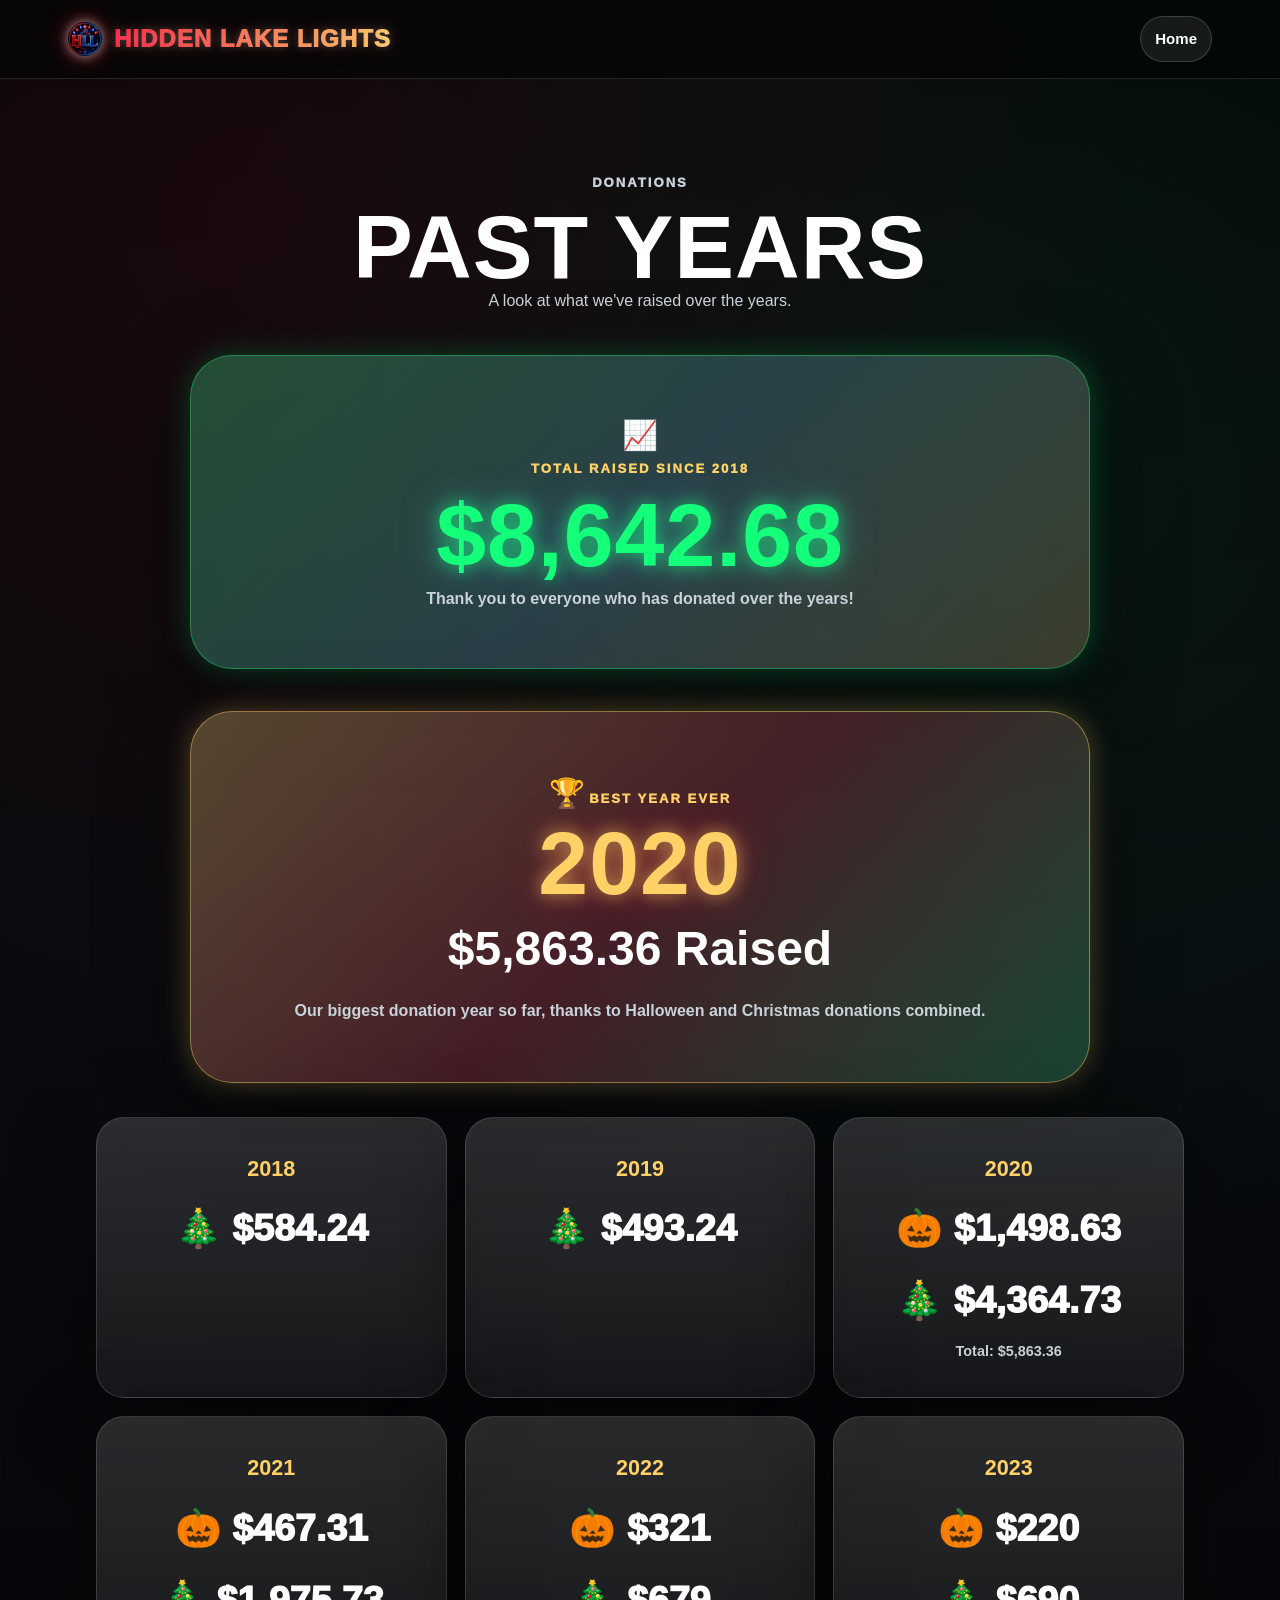
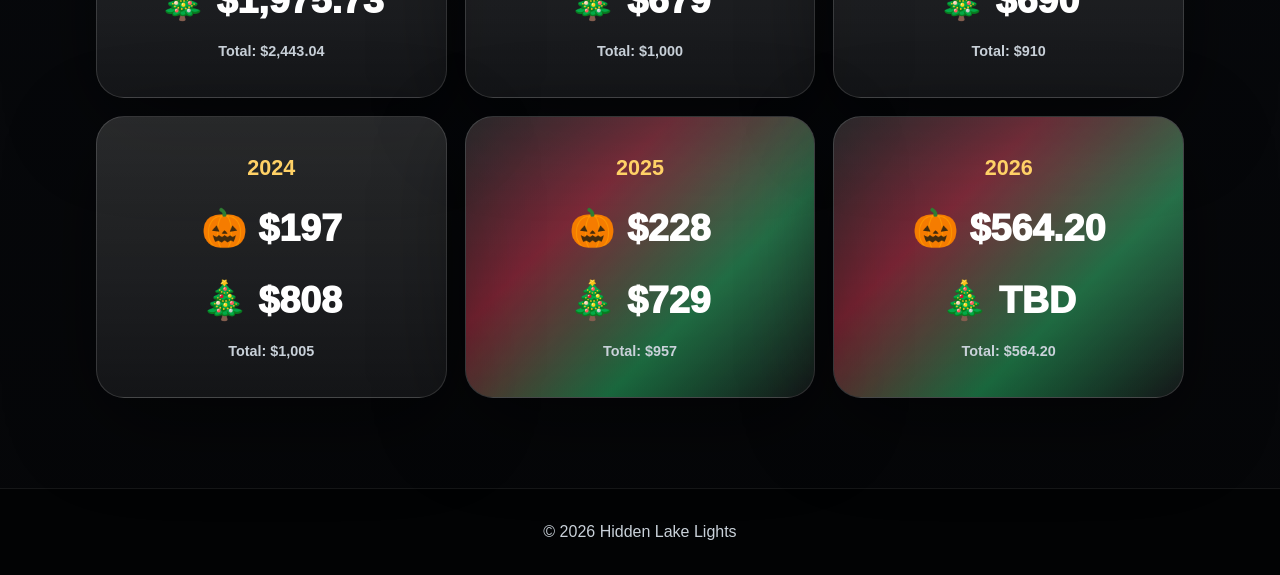
==== commit 0764354b: "Add featured schedule card for 2026 donations" ====
--- a/donation-history.html
+++ b/donation-history.html
@@ -115,6 +115,13 @@
         <p>🎃 $228</p>
         <p>🎄 $729</p>
         <small>Total: $957</small>
+      </div>
+
+      <div class="schedule-card featured">
+        <h3>2026</h3>
+        <p>🎃 $564.20</p>
+        <p>🎄 TBD</p>
+        <small>Total: $564.20</small>
       </div>
 
     </div>
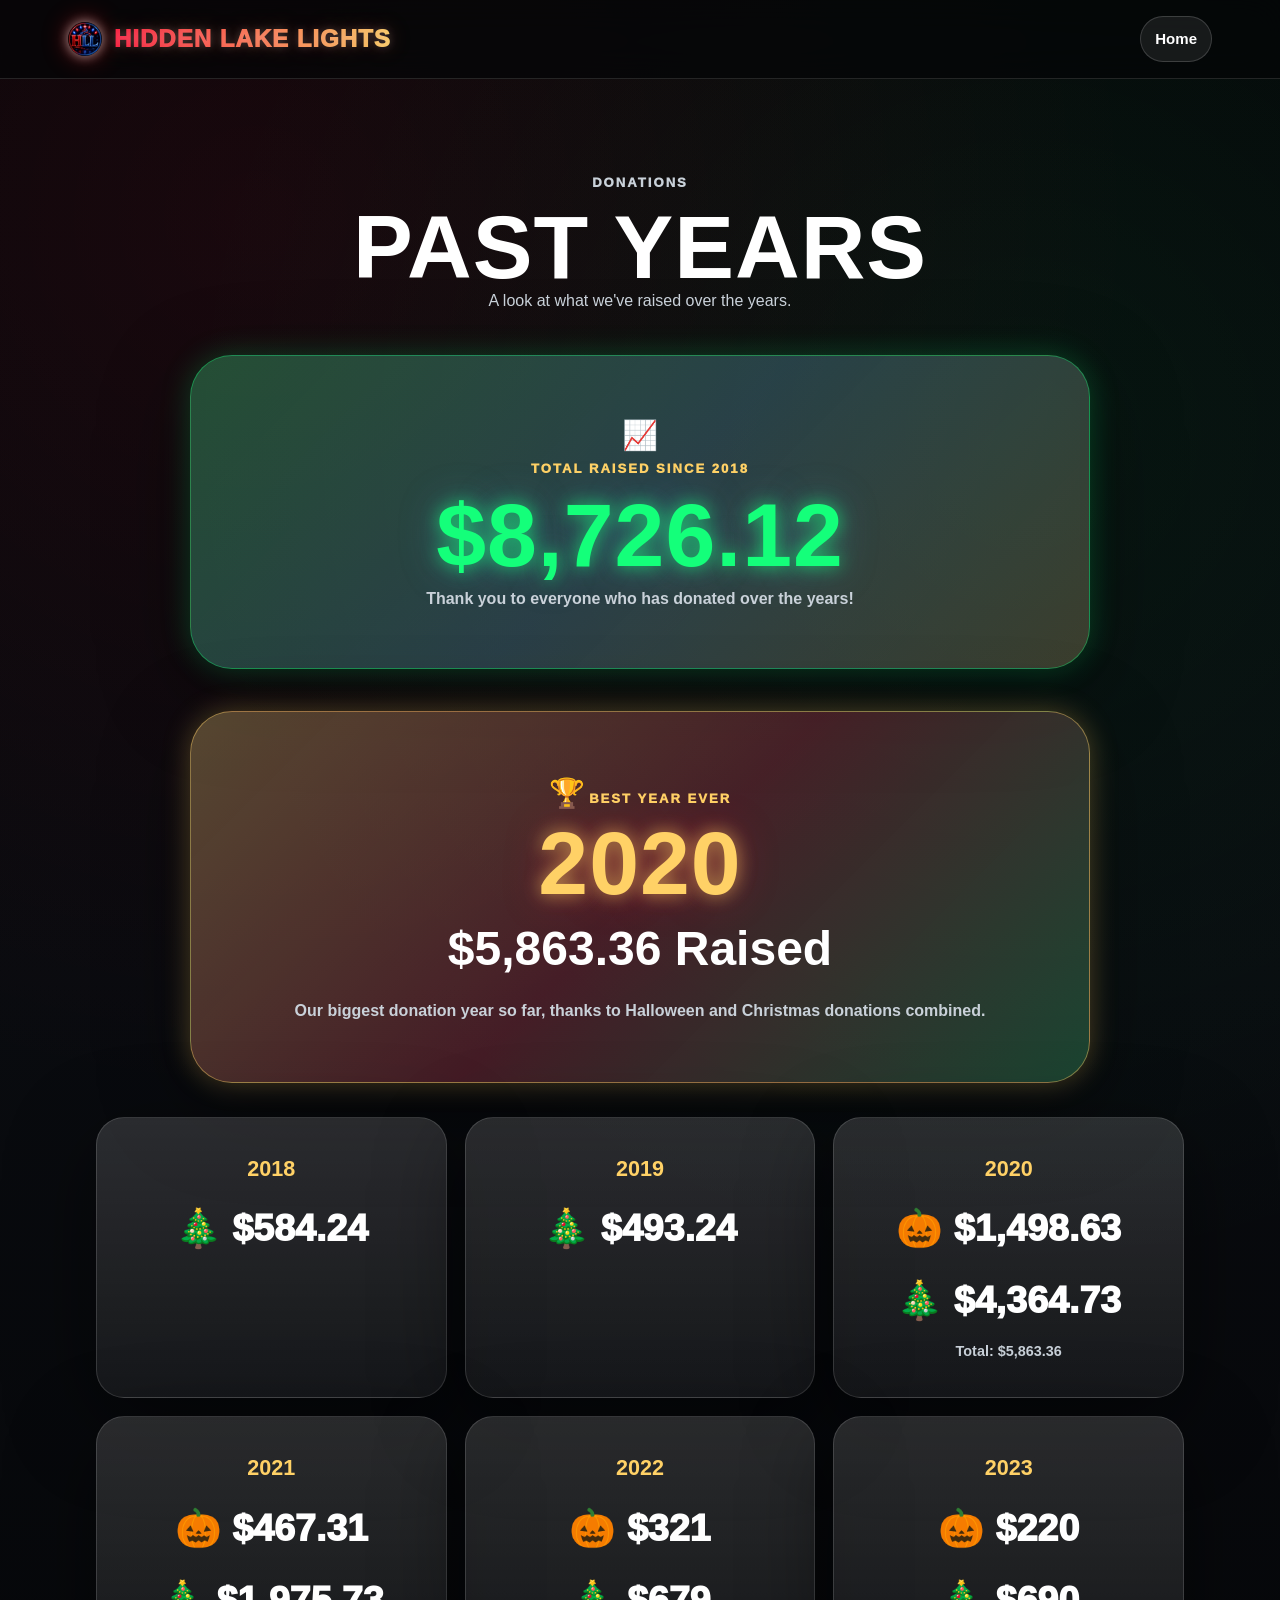
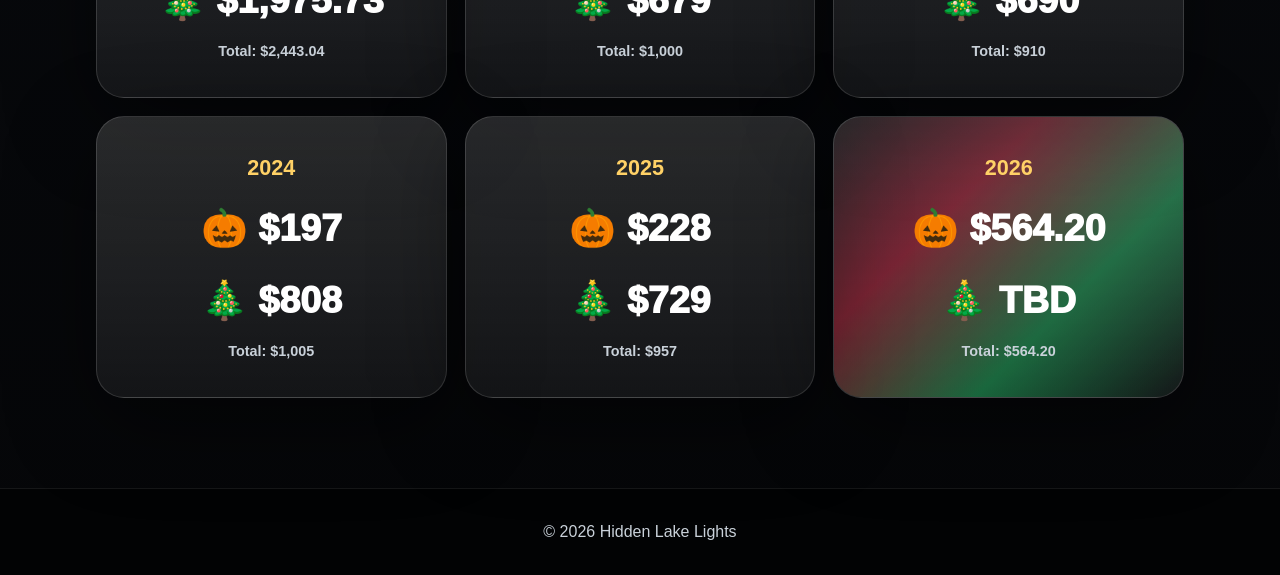
==== commit 17015665: "Update donation-history.html" ====
--- a/donation-history.html
+++ b/donation-history.html
@@ -110,7 +110,7 @@
         <small>Total: $1,005</small>
       </div>
 
-      <div class="schedule-card featured">
+      <div class="schedule-card">
         <h3>2025</h3>
         <p>🎃 $228</p>
         <p>🎄 $729</p>
